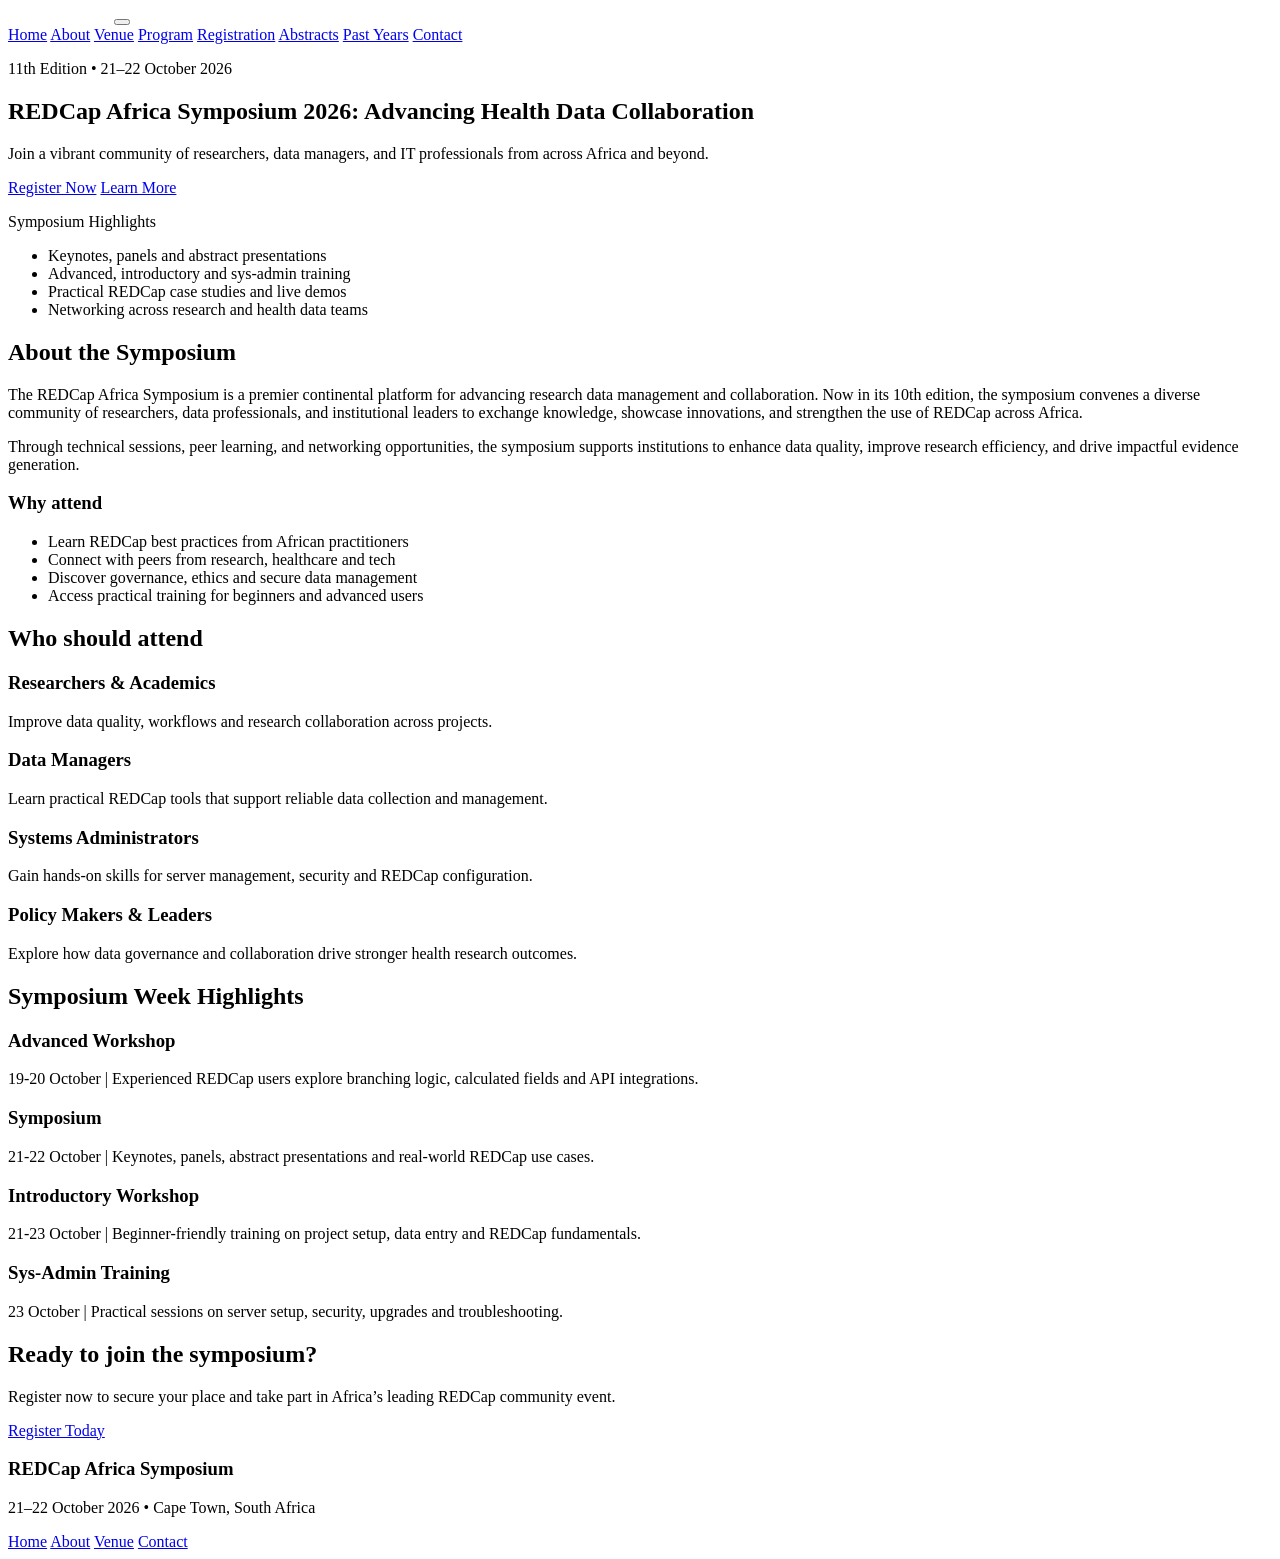
==== index.html @ 4fe49fcf "Add files via upload" ====
<!DOCTYPE html>
<html lang="en">
<head>
  <meta charset="UTF-8" />
  <meta name="viewport" content="width=device-width, initial-scale=1.0" />
  <title>REDCap Africa Symposium 2026</title>
  <link rel="stylesheet" href="style/styles.css" />
</head>
<body>
  <header class="site-header">
    <div class="container header-inner">
      <a class="brand" href="index.html" style="color: #fff;">REDCap Africa</a>
      <button class="menu-toggle" aria-expanded="false" aria-label="Open menu">
        <span></span><span></span><span></span>
      </button>
      <nav class="site-nav" id="site-nav">
        <a href="index.html">Home</a>
        <a href="about.html">About</a>
        <a href="venue.html">Venue</a>
        <a href="program.html">Program</a>
        <a href="registration.html">Registration</a>
        <a href="abstract.html">Abstracts</a>
        <a href="past-years.html">Past Years</a>
        <a href="contact.html">Contact</a>
      </nav>
    </div>
  </header>

  <main>
    <section class="hero" id="hero">
      <div class="container hero-content">
        <div>
          <p class="eyebrow">11th Edition • 21–22 October 2026</p>
          <h1>REDCap Africa Symposium 2026: Advancing Health Data Collaboration</h1>
          <p>Join a vibrant community of researchers, data managers, and IT professionals from across Africa and beyond.</p>
          <div class="hero-actions">
            <a class="button button-primary" href="registration.html">Register Now</a>
            <a class="button button-outline" href="about.html">Learn More</a>
          </div>
        </div>
        <div class="hero-card">
          <div class="hero-card-inner">
            <p class="hero-card-pretitle">Symposium Highlights</p>
            <ul>
              <li>Keynotes, panels and abstract presentations</li>
              <li>Advanced, introductory and sys-admin training</li>
              <li>Practical REDCap case studies and live demos</li>
              <li>Networking across research and health data teams</li>
            </ul>
          </div>
        </div>
      </div>
    </section>

    <section class="section section-alt">
      <div class="container section-grid">
        <div>
          <h2>About the Symposium</h2>
          <p>The REDCap Africa Symposium is a premier continental platform for advancing research data management and collaboration. Now in its 10th edition, the symposium convenes a diverse community of researchers, data professionals, and institutional leaders to exchange knowledge, showcase innovations, and strengthen the use of REDCap across Africa.</p>
          <p>Through technical sessions, peer learning, and networking opportunities, the symposium supports institutions to enhance data quality, improve research efficiency, and drive impactful evidence generation.</p>
        </div>
        <div class="feature-list">
          <h3>Why attend</h3>
          <ul>
            <li>Learn REDCap best practices from African practitioners</li>
            <li>Connect with peers from research, healthcare and tech</li>
            <li>Discover governance, ethics and secure data management</li>
            <li>Access practical training for beginners and advanced users</li>
          </ul>
        </div>
      </div>
    </section>

    <section class="section">
      <div class="container">
        <h2>Who should attend</h2>
        <div class="cards-grid">
          <article class="card">
            <h3>Researchers & Academics</h3>
            <p>Improve data quality, workflows and research collaboration across projects.</p>
          </article>
          <article class="card">
            <h3>Data Managers</h3>
            <p>Learn practical REDCap tools that support reliable data collection and management.</p>
          </article>
          <article class="card">
            <h3>Systems Administrators</h3>
            <p>Gain hands-on skills for server management, security and REDCap configuration.</p>
          </article>
          <article class="card">
            <h3>Policy Makers & Leaders</h3>
            <p>Explore how data governance and collaboration drive stronger health research outcomes.</p>
          </article>
        </div>
      </div>
    </section>

    <section class="section section-alt">
      <div class="container">
        <h2>Symposium Week Highlights</h2>
        <div class="cards-grid">
          <article class="card">
            <h3>Advanced Workshop</h3>
            <p>19-20 October | Experienced REDCap users explore branching logic, calculated fields and API integrations.</p>
          </article>
          <article class="card">
            <h3>Symposium</h3>
            <p>21-22 October | Keynotes, panels, abstract presentations and real-world REDCap use cases.</p>
          </article>
          <article class="card">
            <h3>Introductory Workshop</h3>
            <p>21-23 October | Beginner-friendly training on project setup, data entry and REDCap fundamentals.</p>
          </article>
          <article class="card">
            <h3>Sys-Admin Training</h3>
            <p>23 October | Practical sessions on server setup, security, upgrades and troubleshooting.</p>
          </article>
        </div>
      </div>
    </section>

    <section class="section section-cta">
      <div class="container cta-card">
        <h2>Ready to join the symposium?</h2>
        <p>Register now to secure your place and take part in Africa’s leading REDCap community event.</p>
        <a class="button button-primary" href="registration.html">Register Today</a>
      </div>
    </section>
  </main>

  <footer class="site-footer">
    <div class="container footer-grid">
      <div>
        <h3>REDCap Africa Symposium</h3>
        <p>21–22 October 2026 • Cape Town, South Africa</p>
      </div>
      <div class="footer-links">
        <a href="index.html">Home</a>
        <a href="about.html">About</a>
        <a href="venue.html">Venue</a>
        <a href="contact.html">Contact</a>
      </div>
    </div>
  </footer>

  <script src="script.js"></script>
</body>
</html>
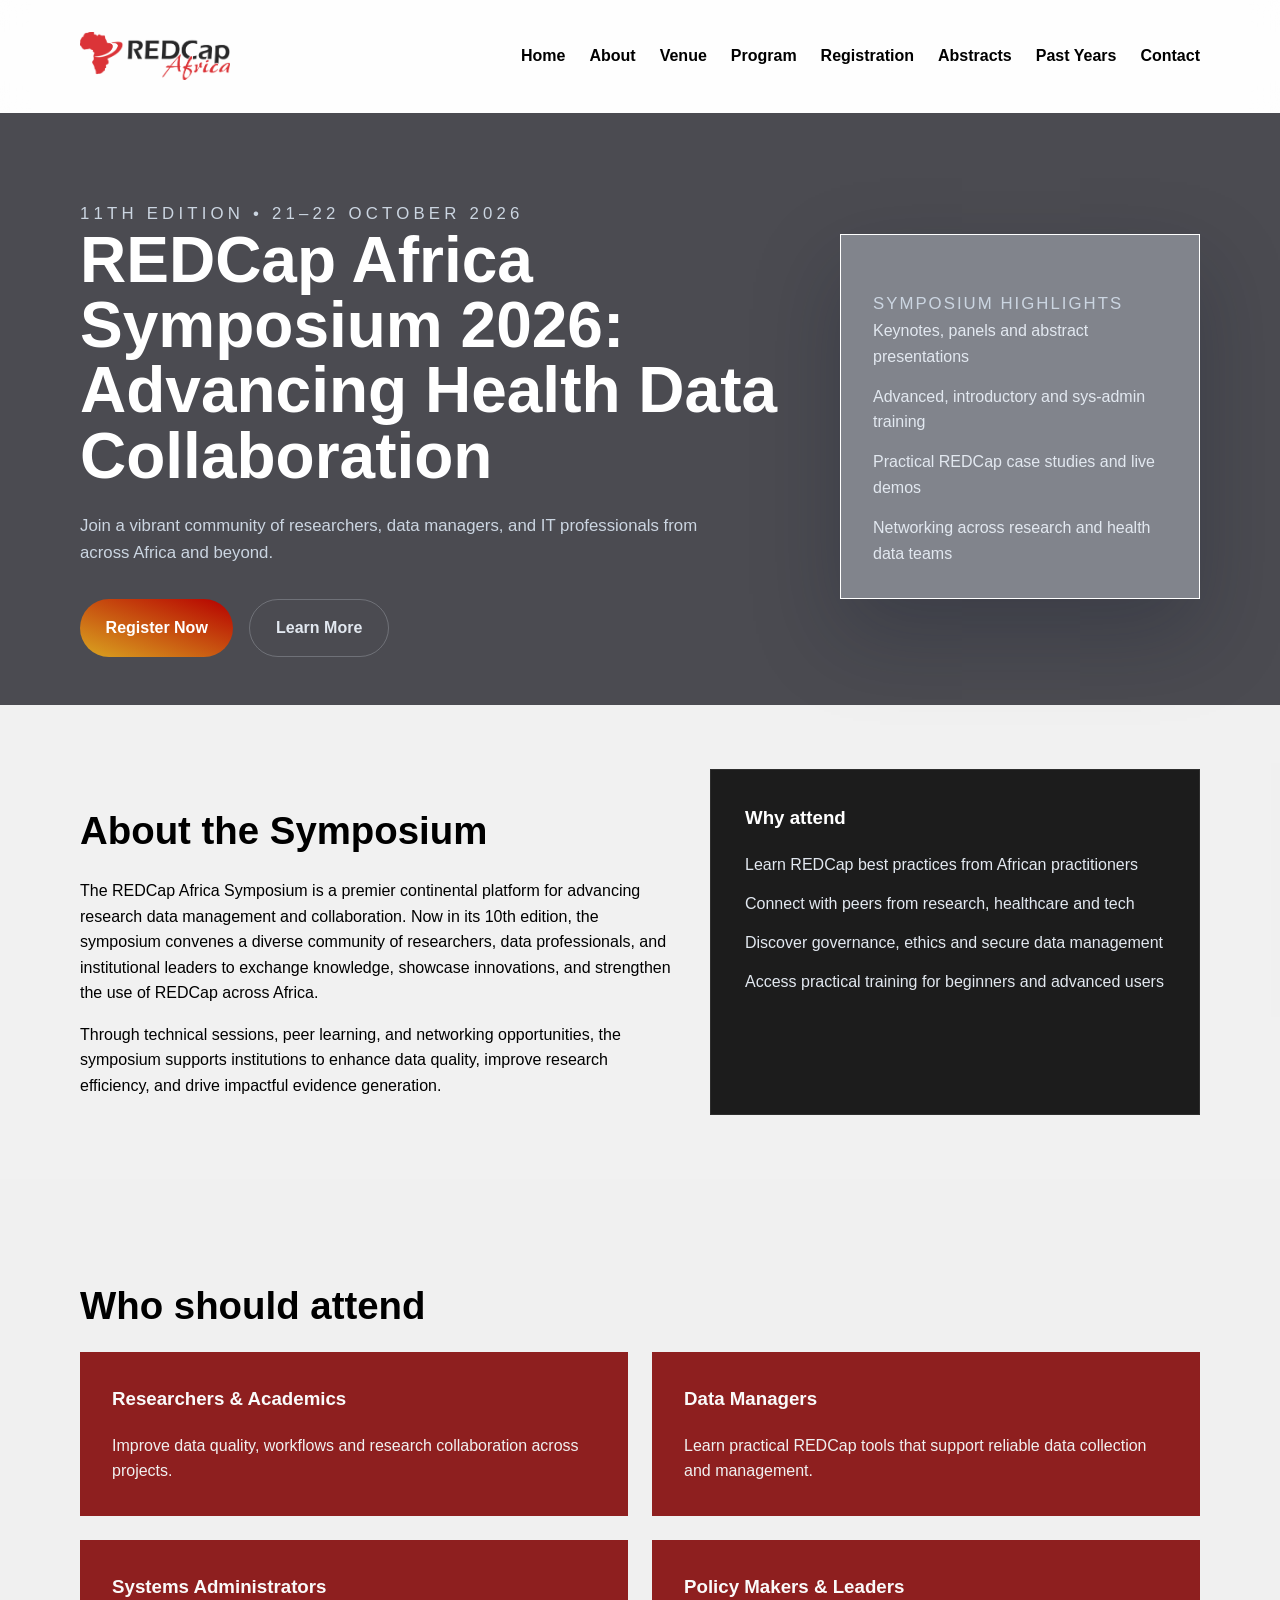
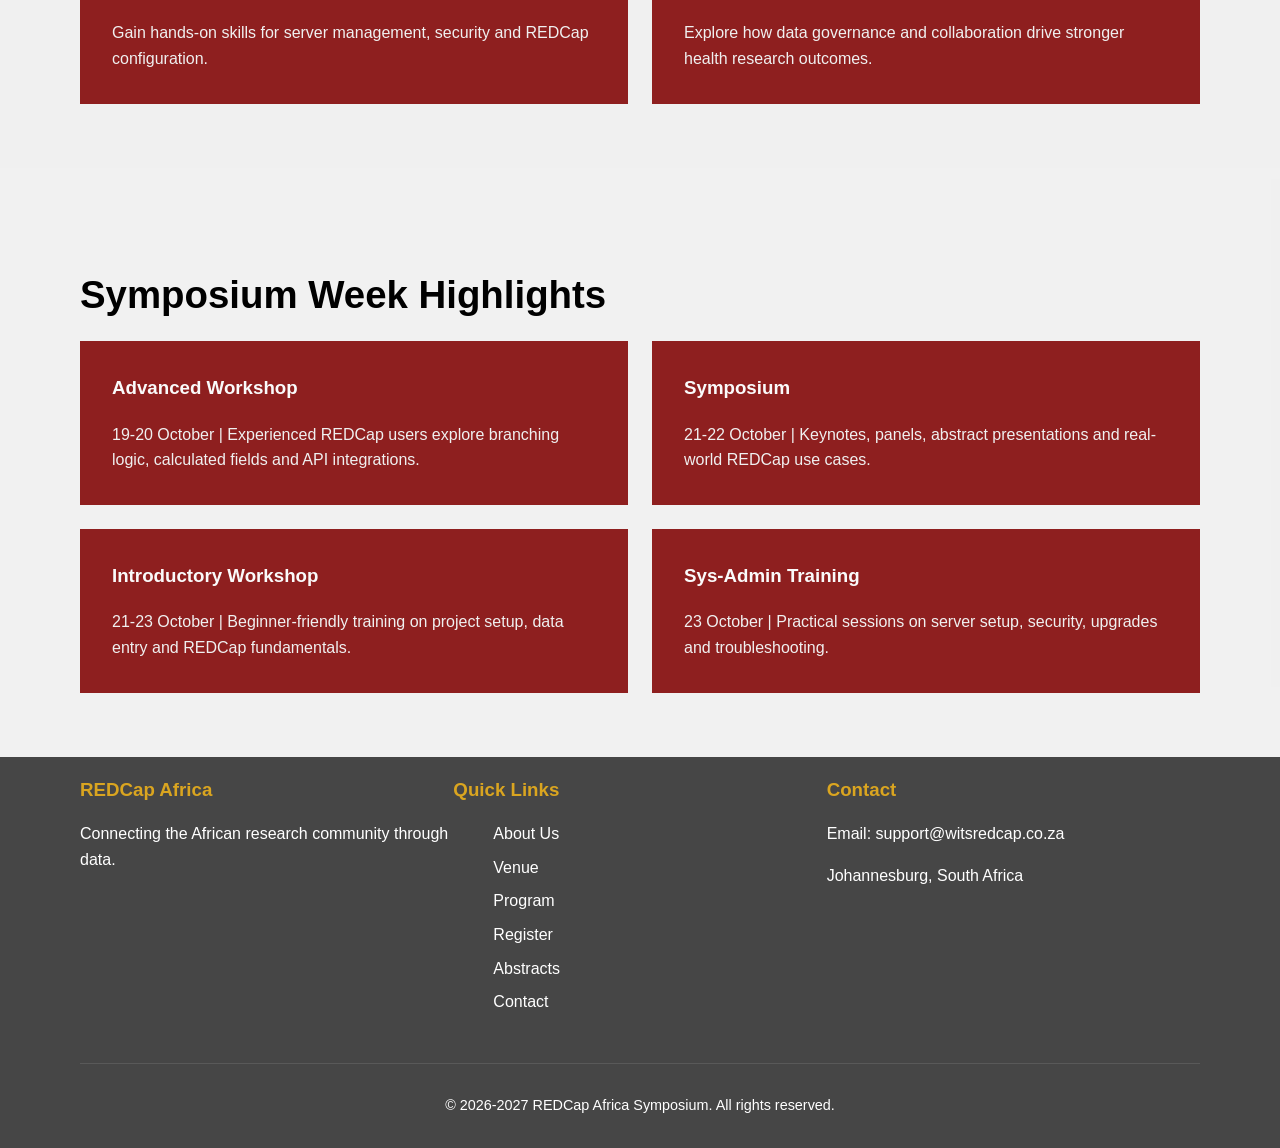
==== commit 72ae8dfb: "Add files via upload" ====
--- a/index.html
+++ b/index.html
@@ -3,13 +3,13 @@
 <head>
   <meta charset="UTF-8" />
   <meta name="viewport" content="width=device-width, initial-scale=1.0" />
-  <title>REDCap Africa Symposium 2026</title>
-  <link rel="stylesheet" href="style/styles.css" />
+  <title>REDCap Africa Symposium 2027</title>
+  <link rel="stylesheet" href="css/styles.css" />
 </head>
 <body>
   <header class="site-header">
     <div class="container header-inner">
-      <a class="brand" href="index.html" style="color: #fff;">REDCap Africa</a>
+      <img src="Assets/REDCapAfricalogo.png" alt="REDCap Africa Logo" style="width: 150px; height: auto;" />
       <button class="menu-toggle" aria-expanded="false" aria-label="Open menu">
         <span></span><span></span><span></span>
       </button>
@@ -119,26 +119,42 @@
       </div>
     </section>
 
-    <section class="section section-cta">
+    <!--section class="section section-cta">
       <div class="container cta-card">
         <h2>Ready to join the symposium?</h2>
         <p>Register now to secure your place and take part in Africa’s leading REDCap community event.</p>
         <a class="button button-primary" href="registration.html">Register Today</a>
       </div>
-    </section>
+    </section-->
   </main>
 
   <footer class="site-footer">
-    <div class="container footer-grid">
-      <div>
-        <h3>REDCap Africa Symposium</h3>
-        <p>21–22 October 2026 • Cape Town, South Africa</p>
+    <div class="container">
+      <div class="footer-grid">
+        <div class="footer-col">
+          <h3>REDCap Africa</h3>
+          <p>Connecting the African research community through data.</p>
+        </div>
+        <div class="footer-col">
+          <h3>Quick Links</h3>
+          <ul class="footer-links">
+            <li><a href="about.html">About Us</a></li>
+            <li><a href="venue.html">Venue</a></li>
+            <li><a href="program.html">Program</a></li>
+            <li><a href="registration.html">Register</a></li>
+            <li><a href="abstract.html">Abstracts</a></li>
+            <li><a href="contact.html">Contact</a></li>
+          </ul>
+        </div>
+        <div class="footer-col">
+          <h3>Contact</h3>
+          <p>Email: <a href="mailto:support@witsredcap.co.za" target="_blank" class="footer-link-email">support@witsredcap.co.za</a>
+          </p>
+          <p>Johannesburg, South Africa</p>
+        </div>
       </div>
-      <div class="footer-links">
-        <a href="index.html">Home</a>
-        <a href="about.html">About</a>
-        <a href="venue.html">Venue</a>
-        <a href="contact.html">Contact</a>
+      <div class="footer-bottom">
+        <p>&copy; 2026-2027 REDCap Africa Symposium. All rights reserved.</p>
       </div>
     </div>
   </footer>
--- a/css/styles.css
+++ b/css/styles.css
@@ -0,0 +1,491 @@
+:root {
+ font-family: "Krona One", sans-serif;
+  color: #111;
+  background: #fafafa;
+  line-height: 1.6;
+}
+
+* {
+  box-sizing: border-box;
+}
+
+body {
+  margin: 0;
+  min-height: 100vh;
+  background: #f0f0f0;
+}
+
+img {
+  max-width: 100%;
+  display: block;
+}
+
+a {
+  color: inherit;
+  text-decoration: none;
+}
+
+button {
+  font: inherit;
+}
+
+.container {
+  width: min(1120px, calc(100% - 2rem));
+  margin: 0 auto;
+}
+
+.site-header {
+  position: sticky;
+  top: 0;
+  z-index: 20;
+  backdrop-filter: blur(14px);
+  background: rgba(255, 255, 255, 0.88);
+  border-bottom: 1px solid rgba(255, 255, 255, 0.06);
+}
+
+.header-inner {
+  display: flex;
+  align-items: center;
+  justify-content: space-between;
+  gap: 1rem;
+  padding: 2rem 0;
+}
+
+.brand{
+  font-weight: 800;
+  letter-spacing: -0.04em;
+  font-size: 1.15rem;
+}
+
+.menu-toggle {
+  display: none;
+  width: 2rem;
+  height: 2rem;
+  border: 0;
+  background: transparent;
+  flex-direction: column;
+  justify-content: space-between;
+  padding: 0;
+  cursor: pointer;
+}
+
+.menu-toggle span {
+  display: block;
+  width: 100%;
+  height: 3px;
+  border-radius: 999px;
+  background: #fff;
+}
+
+.site-nav {
+  display: flex;
+  align-items: center;
+  gap: 1.5rem;
+}
+
+.site-nav a {
+  color: #000000;
+  font-size: 1rem;
+  font-weight: 600;
+}
+
+.button {
+  display: inline-flex;
+  align-items: center;
+  justify-content: center;
+  padding: 0.95rem 1.6rem;
+  border-radius: 999px;
+  font-weight: 600;
+  transition: transform 0.2s ease, background-color 0.2s ease, color 0.2s ease;
+}
+
+.button:hover {
+  transform: translateY(-1px);
+}
+
+.button-primary {
+  background: linear-gradient(200deg, #b60000, #DAA520);
+  color: #fff;
+}
+
+.button-outline {
+  border: 1px solid rgba(226, 232, 240, 0.24);
+  color: #e2e8f0;
+}
+
+.hero {
+  padding: 4rem 0 3rem;
+  background-image: url('../Assets/hero.jpg');
+  background-size: cover;
+  background-position: center;
+  background-attachment: fixed;
+  position: relative;
+}
+
+.hero::before {
+  content: '';
+  position: absolute;
+  top: 0;
+  left: 0;
+  right: 0;
+  bottom: 0;
+  background: rgba(6, 7, 15, 0.7);
+  pointer-events: none;
+}
+
+.hero-content {
+  position: relative;
+  z-index: 1;
+}
+
+.hero-content {
+  display: grid;
+  grid-template-columns: minmax(0, 1fr) 360px;
+  gap: 2rem;
+  align-items: center;
+}
+
+.eyebrow {
+  text-transform: uppercase;
+  letter-spacing: 0.25em;
+  font-size: 0.75rem;
+  color: #7dd3fc;
+  margin-bottom: 1rem;
+}
+
+.hero h1 {
+  font-size: clamp(2.7rem, 5vw, 4.5rem);
+  margin: 0;
+  line-height: 1.02;
+  color: #fff;
+}
+
+.hero p {
+  max-width: 70ch;
+  margin: 1.5rem 0 0;
+  color: #cbd5e1;
+  font-size: 1.05rem;
+}
+
+.hero-actions {
+  display: flex;
+  flex-wrap: wrap;
+  gap: 1rem;
+  margin-top: 2rem;
+}
+
+.hero-card {
+  padding: 2rem;
+  background: rgba(139, 143, 151, 0.85);
+  border: 1px solid rgba(255, 255, 255);
+  box-shadow: 0 35px 80px rgba(15, 23, 42, 0.25);
+}
+
+.hero-card-pretitle {
+  margin: 0 0 1rem;
+  font-size: 0.9rem;
+  color: #38bdf8;
+  text-transform: uppercase;
+  letter-spacing: 0.12em;
+}
+
+.hero-card ul {
+  list-style: none;
+  padding: 0;
+  margin: 0;
+  display: grid;
+  gap: 0.9rem;
+}
+
+.hero-card li {
+  color: #e2e8f0;
+}
+
+.quick-links {
+  display: grid;
+  grid-template-columns: repeat(4, minmax(0, 1fr));
+  gap: 1rem;
+  margin: 1.5rem auto;
+}
+
+.quick-links a {
+  display: flex;
+  gap: 0.75rem;
+  align-items: center;
+  padding: 1rem 1.2rem;
+  background: rgba(255, 255, 255, 0.04);
+  border: 1px solid rgba(255, 255, 255, 0.08);
+  border-radius: 18px;
+  color: #fff;
+  transition: background-color 0.2s ease;
+}
+
+.quick-links a:hover {
+  background: rgba(14, 165, 233, 0.12);
+}
+
+.quick-links span {
+  font-size: 1.3rem;
+}
+
+.section {
+  padding: 4rem 0;
+}
+
+.section-alt {
+  background: rgba(255, 255, 255, 0.03);
+}
+
+.section-grid {
+  display: grid;
+  grid-template-columns: 1.1fr minmax(240px, 0.9fr);
+  gap: 2rem;
+}
+
+.section-grid h2,
+.section h2 {
+  font-size: 2.4rem;
+  margin-bottom: 1rem;
+  color: #000000;
+}
+
+.section-grid p,
+.section p {
+  color: #000000;
+  font-size: 1rem;
+}
+
+.feature-list {
+  padding: 2.1rem;
+  background: rgba(5, 5, 5, 0.9);
+  border: 1px solid rgba(255, 255, 255, 0.08);
+}
+
+.feature-list h3 {
+  margin-top: 0;
+  color: #fff;
+}
+
+.feature-list ul {
+  list-style: none;
+  padding: 0;
+  margin: 1rem 0 0;
+  display: grid;
+  gap: 0.85rem;
+}
+
+.feature-list li {
+  color: #e2e8f0;
+}
+
+.cards-grid {
+  display: grid;
+  grid-template-columns: repeat(2, minmax(0, 1fr));
+  gap: 1.5rem;
+}
+
+.card {
+  padding: 2rem;
+
+  background: rgba(128 0 0 / 87%);
+  
+}
+
+.card h3 {
+  margin-top: 0;
+  color: #fafafa;
+}
+
+.card p {
+  margin: 0.9rem 0 0;
+  color: #f0f0f0;
+}
+
+.stats-section {
+  padding: 4rem 0;
+}
+
+.stats-grid {
+  display: grid;
+  grid-template-columns: repeat(3, minmax(0, 1fr));
+  gap: 1rem;
+}
+
+.stat-card {
+  padding: 2rem;
+  border-radius: 24px;
+  background: rgba(15, 23, 42, 0.9);
+  border: 1px solid rgba(255, 255, 255, 0.08);
+  text-align: center;
+}
+
+.stat-card span {
+  display: block;
+  font-size: 2.6rem;
+  font-weight: 800;
+  color: #7dd3fc;
+}
+
+.stat-card p {
+  margin: 1rem 0 0;
+  color: #cbd5e1;
+}
+
+.video-grid {
+  display: grid;
+  grid-template-columns: 1.1fr 1fr;
+  gap: 2rem;
+  align-items: center;
+}
+
+.video-wrapper {
+  position: relative;
+  padding-top: 56.25%;
+  border-radius: 24px;
+  overflow: hidden;
+  box-shadow: 0 30px 80px rgba(0, 0, 0, 0.35);
+}
+
+.video-wrapper iframe {
+  position: absolute;
+  inset: 0;
+  width: 100%;
+  height: 100%;
+  border: 0;
+}
+
+.sponsor-header {
+  text-align: center;
+  margin-bottom: 2rem;
+}
+
+.sponsor-grid {
+  display: grid;
+  grid-template-columns: repeat(4, minmax(0, 1fr));
+  gap: 1rem;
+}
+
+.sponsor-grid span {
+  display: flex;
+  align-items: center;
+  justify-content: center;
+  min-height: 88px;
+  padding: 1rem;
+  color: #f8fafc;
+  background: rgba(255, 255, 255, 0.05);
+  border-radius: 18px;
+  border: 1px solid rgba(255, 255, 255, 0.08);
+  font-weight: 600;
+}
+
+.section-cta {
+  padding: 3rem 0 5rem;
+}
+
+.cta-card {
+  padding: 3rem;
+  border-radius: 8px;
+  text-align: center;
+  background: linear-gradient(180deg, rgba(14, 165, 233, 0.16), rgba(125, 85, 224, 0.12));
+  border: 1px solid rgba(255, 255, 255, 0.08);
+}
+
+.cta-card h2 {
+  margin-bottom: 1rem;
+  color: #fff;
+}
+
+.cta-card p {
+  margin-bottom: 1.8rem;
+  color: #dbeafe;
+}
+
+.site-footer {
+  background-color: #464646;
+  color: #fff;
+  padding: var(--spacing-xl) 0;
+  margin-top: auto;
+}
+
+.footer-grid {
+  display: grid;
+  grid-template-columns: repeat(auto-fit, minmax(250px, 1fr));
+  gap: var(--spacing-lg);
+}
+
+.footer-col h3 {
+  color: #DAA520;
+  margin-bottom: 1rem;
+}
+
+.footer-links {
+  list-style: none;
+}
+
+.footer-links li {
+  margin-bottom: 0.5rem;
+}
+
+.footer-links a {
+  color: #fff;
+}
+
+.footer-bottom {
+  margin-top: 2rem;
+  padding-bottom: 1rem;
+  padding-top: 1rem;
+  border-top: 1px solid rgba(255, 255, 255, 0.1);
+  text-align: center;
+  font-size: 0.9rem;
+  color: #fff;
+}
+
+@media (max-width: 900px) {
+  .hero-content,
+  .section-grid,
+  .cards-grid,
+  .stats-grid,
+  .video-grid,
+  .footer-grid {
+    grid-template-columns: 1fr;
+  }
+
+  .quick-links {
+    grid-template-columns: repeat(2, minmax(0, 1fr));
+  }
+}
+
+@media (max-width: 720px) {
+  .header-inner {
+    flex-wrap: wrap;
+  }
+
+  .menu-toggle {
+    display: flex;
+  }
+
+  .site-nav {
+    position: absolute;
+    inset: calc(100% + 1rem) 1rem auto auto;
+    flex-direction: column;
+    gap: 0.75rem;
+    width: calc(100% - 2rem);
+    background: rgba(6, 7, 15, 0.98);
+    border: 1px solid rgba(255, 255, 255, 0.08);
+    border-radius: 18px;
+    padding: 1rem;
+    display: none;
+  }
+
+  .site-nav.active {
+    display: flex;
+  }
+
+  .site-nav a.button-secondary {
+    padding: 0.9rem 1.2rem;
+  }
+
+  .hero {
+    padding-top: 3rem;
+  }
+}
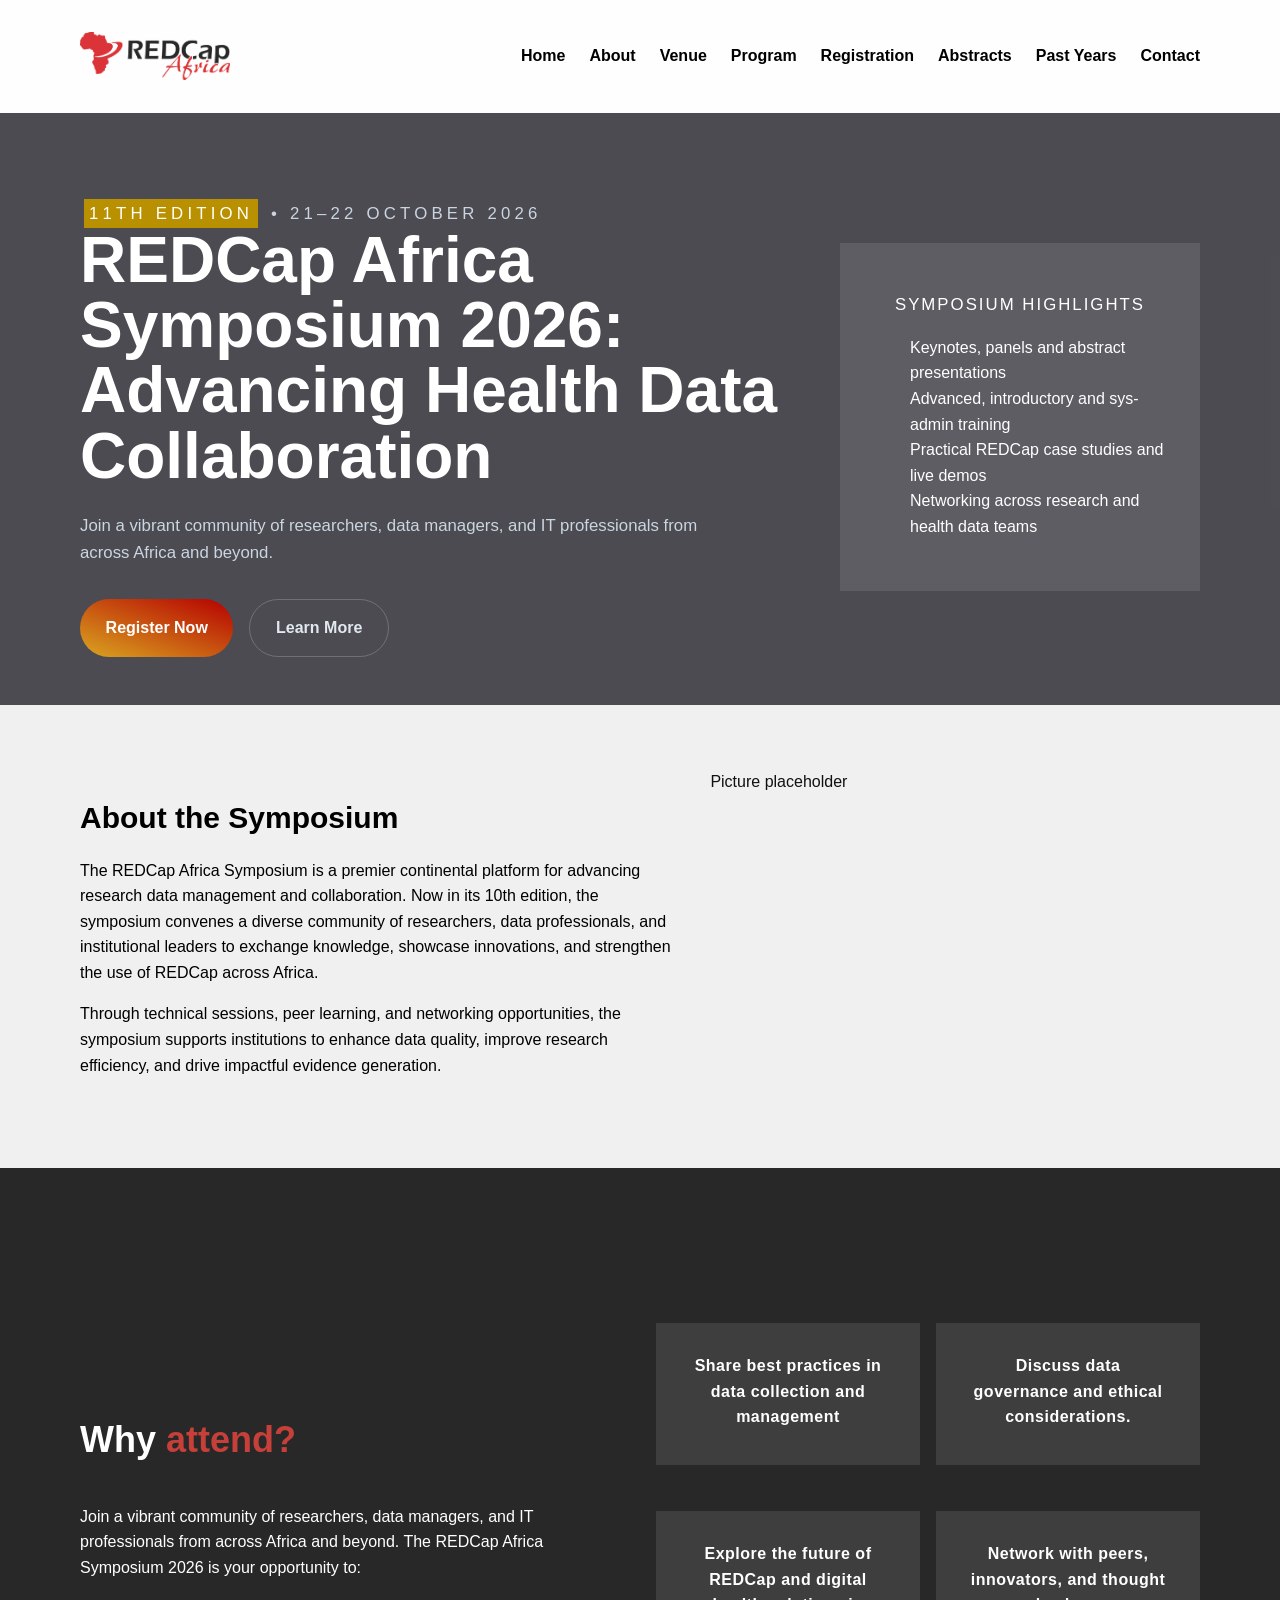
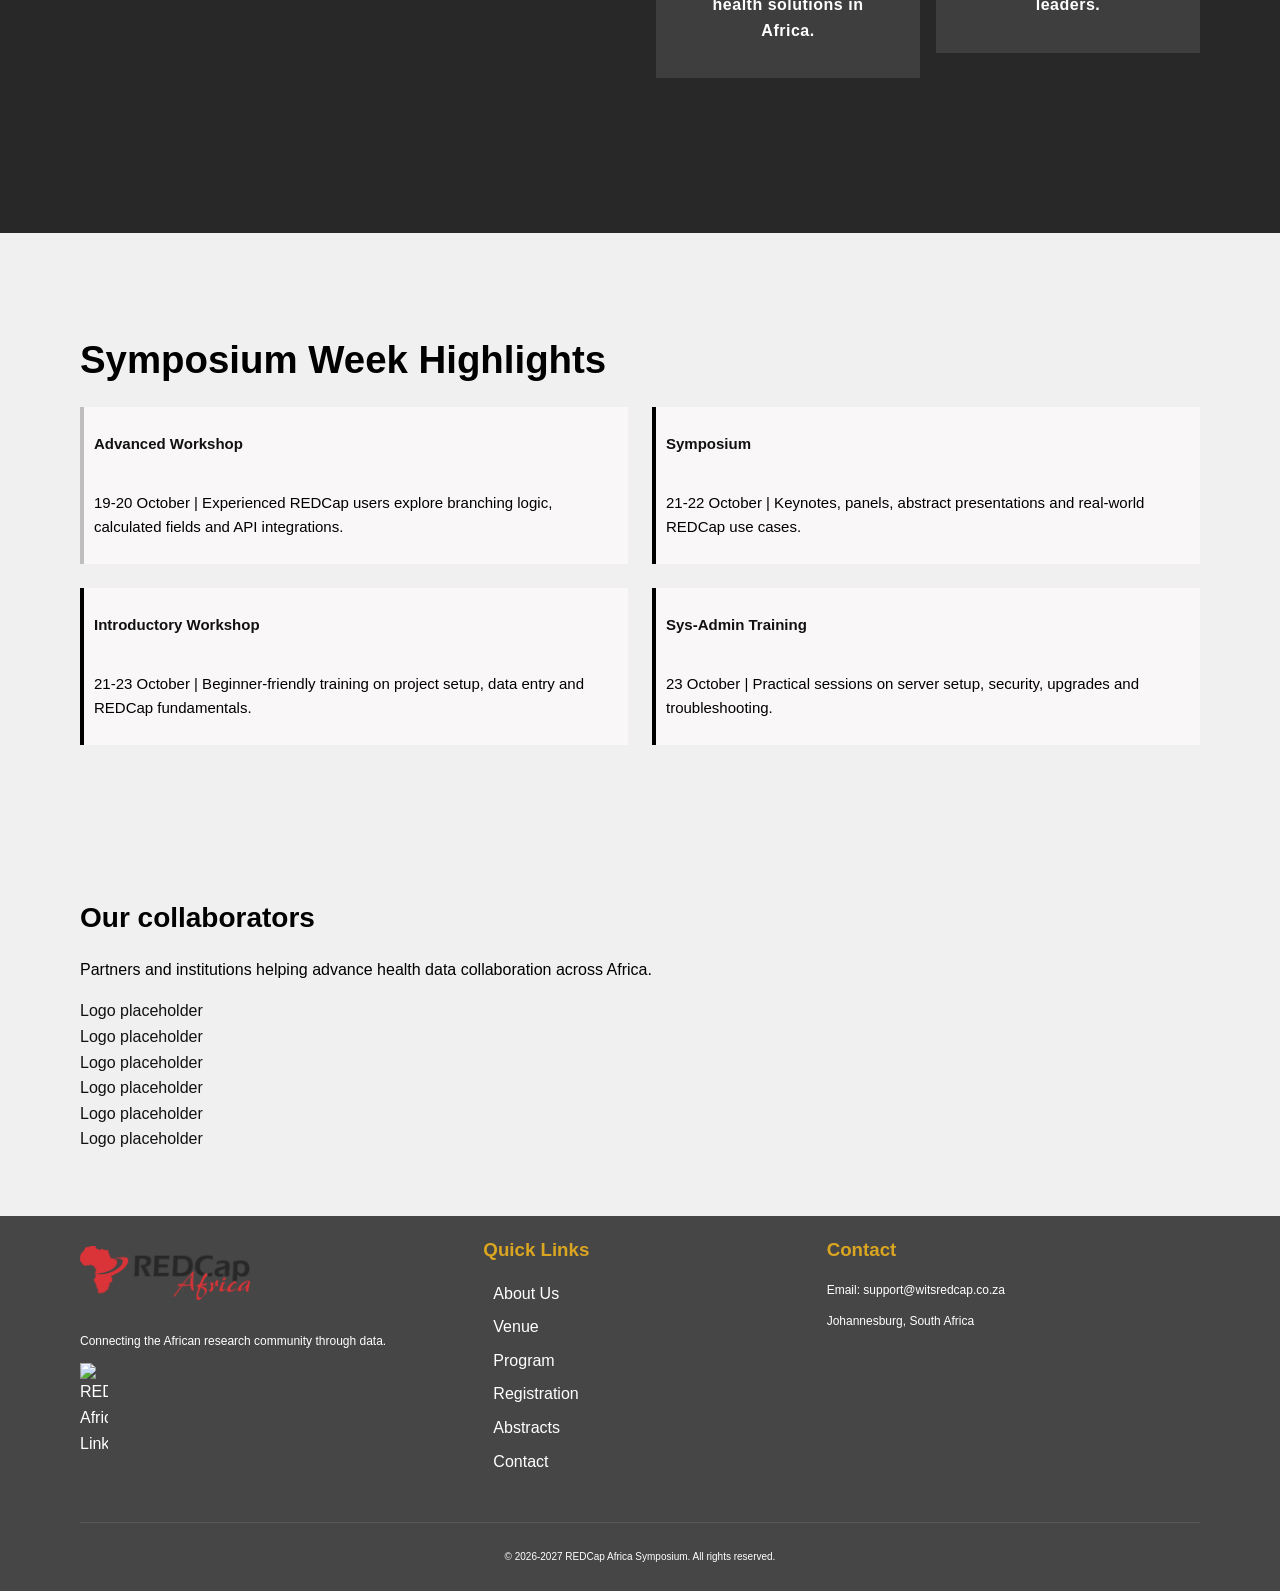
==== commit a858786b: "Add files via upload" ====
--- a/index.html
+++ b/index.html
@@ -24,13 +24,108 @@
         <a href="contact.html">Contact</a>
       </nav>
     </div>
+    <style>
+      .fun-facts {
+	margin-top: 10px;
+	background-image: url(Assets/hero.jpg);
+	background-position: center center;
+	background-repeat: no-repeat;
+	background-size: cover;
+	background-attachment: fixed;
+	padding: 140px 0px;
+	color: #fff;
+  position: relative;
+}
+
+.fun-facts::before {
+  content: "";
+  position: absolute;
+  inset: 0;
+  background: rgba(0, 0, 0, 0.832);
+  pointer-events: none;
+}
+
+.fun-facts > .container {
+  position: relative;
+  z-index: 1;
+}
+
+.fun-facts > .container > .row {
+  display: grid;
+  grid-template-columns: minmax(0, 1fr) minmax(0, 1fr);
+  gap: 2rem;
+  align-items: center;
+}
+
+.fun-facts .col-md-6 > .row {
+  display: grid;
+  grid-template-columns: repeat(2, minmax(0, 1fr));
+  gap: 1rem;
+}
+
+@media (max-width: 760px) {
+  .fun-facts > .container > .row {
+    grid-template-columns: 1fr;
+  }
+}
+
+.fun-facts span {
+	text-transform: uppercase;
+	font-size: 15px;
+	color: #fff;
+	letter-spacing: 1px;
+	margin-bottom: 10px;
+	display: block;
+}
+
+.fun-facts h2 {
+	font-size: 36px;
+	font-weight: 600;
+	margin-bottom: 35px;
+}
+
+.fun-facts em {
+	font-style: normal;
+	color: #c64039;
+}
+
+.fun-facts p {
+	color: #fff;
+	margin-bottom: 40px;
+}
+
+.fun-facts .left-content {
+	margin-right: 45px;
+}
+
+.count-area-content {
+	text-align: center;
+	background-color: rgba(250,250,250,0.1);
+	padding: 25px 30px 35px 30px;
+	margin: 15px 0px;
+}
+
+.count-digit {
+    margin: 5px 0px;
+    color: #a4c639;
+    font-weight: 700;
+    font-size: 36px;
+}
+.count-title {
+    font-size: 20px;
+    font-weight: 600;
+    color: #fff;
+    letter-spacing: 0.5px;
+}
+
+    </style>
   </header>
 
   <main>
     <section class="hero" id="hero">
       <div class="container hero-content">
         <div>
-          <p class="eyebrow">11th Edition • 21–22 October 2026</p>
+          <p class="eyebrow"><span style="padding: 5px; background: #b89000; color: #fff; margin: 4px;">11th Edition</span> • 21–22 October 2026</p>
           <h1>REDCap Africa Symposium 2026: Advancing Health Data Collaboration</h1>
           <p>Join a vibrant community of researchers, data managers, and IT professionals from across Africa and beyond.</p>
           <div class="hero-actions">
@@ -38,82 +133,95 @@
             <a class="button button-outline" href="about.html">Learn More</a>
           </div>
         </div>
-        <div class="hero-card">
+        <div class="count-area-content">
           <div class="hero-card-inner">
-            <p class="hero-card-pretitle">Symposium Highlights</p>
+            <p class="hero-card-pretitle" style="color: #fff; ">Symposium Highlights</p>
             <ul>
-              <li>Keynotes, panels and abstract presentations</li>
-              <li>Advanced, introductory and sys-admin training</li>
-              <li>Practical REDCap case studies and live demos</li>
-              <li>Networking across research and health data teams</li>
+              <li style="color: #fff; list-style: none; text-align: left;">Keynotes, panels and abstract presentations</li>
+              <li style="color: #fff; list-style: none; text-align: left;">Advanced, introductory and sys-admin training</li>
+              <li style="color: #fff; list-style: none; text-align: left;">Practical REDCap case studies and live demos</li>
+              <li style="color: #fff; list-style: none; text-align: left;">Networking across research and health data teams</li>
             </ul>
           </div>
         </div>
       </div>
     </section>
 
-    <section class="section section-alt">
+    <section class="section">
       <div class="container section-grid">
         <div>
-          <h2>About the Symposium</h2>
+          <h2 style="font-size: 30px;">About the Symposium</h2>
           <p>The REDCap Africa Symposium is a premier continental platform for advancing research data management and collaboration. Now in its 10th edition, the symposium convenes a diverse community of researchers, data professionals, and institutional leaders to exchange knowledge, showcase innovations, and strengthen the use of REDCap across Africa.</p>
           <p>Through technical sessions, peer learning, and networking opportunities, the symposium supports institutions to enhance data quality, improve research efficiency, and drive impactful evidence generation.</p>
         </div>
-        <div class="feature-list">
-          <h3>Why attend</h3>
-          <ul>
-            <li>Learn REDCap best practices from African practitioners</li>
-            <li>Connect with peers from research, healthcare and tech</li>
-            <li>Discover governance, ethics and secure data management</li>
-            <li>Access practical training for beginners and advanced users</li>
-          </ul>
-        </div>
-      </div>
-    </section>
+        <div class="picture-placeholder" role="img" aria-label="Picture placeholder">
+          <span>Picture placeholder</span>
+        </div>
+      </div>
+    </section>
+
+    <div class="fun-facts">
+      <div class="container">
+        <div class="row">
+          <div class="col-md-6">
+            <div class="left-content">
+          
+              <h2>Why <em>attend?</em></h2>
+              <p>Join a vibrant community of researchers, data managers, and IT professionals from across Africa and beyond. The REDCap Africa Symposium 2026 is your opportunity to:
+              </p>
+            </div>
+          </div>
+          <div class="col-md-6 align-self-center">
+            <div class="row">
+              <div class="col-md-6">
+                <div class="count-area-content">
+                  <div class="count-digit"></div>
+                  <div class="count-title" style="font-size: 16px;">Share best practices in data collection and management</div>
+                </div>
+              </div>
+              <div class="col-md-6">
+                <div class="count-area-content">
+                  <div class="count-digit"></div>
+                  <div class="count-title" style="font-size: 16px;">Discuss data governance and ethical considerations.</div>
+                </div>
+              </div>
+              <div class="col-md-6">
+                <div class="count-area-content">
+                  <div class="count-digit"></div>
+                  <div class="count-title" style="font-size: 16px;">Explore the future of REDCap and digital health solutions in Africa.</div>
+                </div>
+              </div>
+              <div class="col-md-6">
+                <div class="count-area-content">
+                  <div class="count-digit"></div>
+                  <div class="count-title" style="font-size: 16px;">Network with peers, innovators, and thought leaders.</div>
+                </div>
+              </div>
+            </div>
+          </div>
+        </div>
+      </div>
+    </div>
 
     <section class="section">
-      <div class="container">
-        <h2>Who should attend</h2>
-        <div class="cards-grid">
-          <article class="card">
-            <h3>Researchers & Academics</h3>
-            <p>Improve data quality, workflows and research collaboration across projects.</p>
-          </article>
-          <article class="card">
-            <h3>Data Managers</h3>
-            <p>Learn practical REDCap tools that support reliable data collection and management.</p>
-          </article>
-          <article class="card">
-            <h3>Systems Administrators</h3>
-            <p>Gain hands-on skills for server management, security and REDCap configuration.</p>
-          </article>
-          <article class="card">
-            <h3>Policy Makers & Leaders</h3>
-            <p>Explore how data governance and collaboration drive stronger health research outcomes.</p>
-          </article>
-        </div>
-      </div>
-    </section>
-
-    <section class="section section-alt">
       <div class="container">
         <h2>Symposium Week Highlights</h2>
         <div class="cards-grid">
-          <article class="card">
-            <h3>Advanced Workshop</h3>
-            <p>19-20 October | Experienced REDCap users explore branching logic, calculated fields and API integrations.</p>
-          </article>
-          <article class="card">
-            <h3>Symposium</h3>
-            <p>21-22 October | Keynotes, panels, abstract presentations and real-world REDCap use cases.</p>
-          </article>
-          <article class="card">
-            <h3>Introductory Workshop</h3>
-            <p>21-23 October | Beginner-friendly training on project setup, data entry and REDCap fundamentals.</p>
-          </article>
-          <article class="card">
-            <h3>Sys-Admin Training</h3>
-            <p>23 October | Practical sessions on server setup, security, upgrades and troubleshooting.</p>
+          <article  style="background-color: #f9f7f7; border-left: 4px solid #bfbebe;">
+            <h3 style="font-size: 15px; padding: 10px;">Advanced Workshop</h3>
+            <p style="font-size: 15px; padding: 10px;"  >19-20 October | Experienced REDCap users explore branching logic, calculated fields and API integrations.</p>
+          </article>
+          <article style="background-color: #f9f7f7; border-left: 4px solid #000000;">
+            <h3 style="font-size: 15px; padding: 10px;">Symposium</h3>
+            <p style="font-size: 15px; padding: 10px;">21-22 October | Keynotes, panels, abstract presentations and real-world REDCap use cases.</p>
+          </article>
+          <article style="background-color: #f9f7f7; border-left: 4px solid #000000;">
+            <h3 style="font-size: 15px; padding: 10px;">Introductory Workshop</h3>
+            <p style="font-size: 15px; padding: 10px;">21-23 October | Beginner-friendly training on project setup, data entry and REDCap fundamentals.</p>
+          </article>
+          <article style="background-color: #f9f7f7; border-left: 4px solid #000000;">
+            <h3 style="font-size: 15px; padding: 10px;">Sys-Admin Training</h3>
+            <p style="font-size: 15px; padding: 10px;">23 October | Practical sessions on server setup, security, upgrades and troubleshooting.</p>
           </article>
         </div>
       </div>
@@ -126,35 +234,55 @@
         <a class="button button-primary" href="registration.html">Register Today</a>
       </div>
     </section-->
+
+    <section class="section collaborators-section">
+      <div class="container collaborators-layout">
+        <div class="collaborators-intro">
+          <h2 style="font-size: 28px;">Our collaborators</h2>
+          <p>Partners and institutions helping advance health data collaboration across Africa.</p>
+        </div>
+        <div class="collaborators-placeholder-grid" aria-label="Collaborator logo placeholders">
+          <div class="collaborator-placeholder">Logo placeholder</div>
+          <div class="collaborator-placeholder">Logo placeholder</div>
+          <div class="collaborator-placeholder">Logo placeholder</div>
+          <div class="collaborator-placeholder">Logo placeholder</div>
+          <div class="collaborator-placeholder">Logo placeholder</div>
+          <div class="collaborator-placeholder">Logo placeholder</div>
+        </div>
+      </div>
+    </section>
   </main>
 
   <footer class="site-footer">
     <div class="container">
       <div class="footer-grid">
         <div class="footer-col">
-          <h3>REDCap Africa</h3>
-          <p>Connecting the African research community through data.</p>
+          <img src="Assets/REDCapAfricalogo.png" alt="REDCap Africa Logo" style="width: 170px; height: auto; padding-top: 30px;" />
+          <p style="padding-top: 20px; font-size: 12px;">Connecting the African research community through data.</p>
+          <a href="https://www.linkedin.com/company/redcap-africa/" target="_blank" rel="noopener noreferrer">
+            <img src="Assets/icons8-linkedin-48.png" alt="REDCap Africa LinkedIn" style="width: 28px; height: auto" />
+          </a>
         </div>
         <div class="footer-col">
-          <h3>Quick Links</h3>
+          <h3 style="padding-left: 30px;">Quick Links</h3>
           <ul class="footer-links">
             <li><a href="about.html">About Us</a></li>
             <li><a href="venue.html">Venue</a></li>
             <li><a href="program.html">Program</a></li>
-            <li><a href="registration.html">Register</a></li>
+            <li><a href="registration.html">Registration</a></li>
             <li><a href="abstract.html">Abstracts</a></li>
             <li><a href="contact.html">Contact</a></li>
           </ul>
         </div>
         <div class="footer-col">
           <h3>Contact</h3>
-          <p>Email: <a href="mailto:support@witsredcap.co.za" target="_blank" class="footer-link-email">support@witsredcap.co.za</a>
+          <p style="font-size: 12px;">Email: <a href="mailto:support@witsredcap.co.za" target="_blank" class="footer-link-email">support@witsredcap.co.za</a>
           </p>
-          <p>Johannesburg, South Africa</p>
+          <p style="font-size: 12px;">Johannesburg, South Africa</p>
         </div>
       </div>
       <div class="footer-bottom">
-        <p>&copy; 2026-2027 REDCap Africa Symposium. All rights reserved.</p>
+        <p style="font-size: 10px;">&copy; 2026-2027 REDCap Africa Symposium. All rights reserved.</p>
       </div>
     </div>
   </footer>
--- a/css/styles.css
+++ b/css/styles.css
@@ -1,7 +1,7 @@
 :root {
  font-family: "Krona One", sans-serif;
   color: #111;
-  background: #fafafa;
+  background: #ffffff;
   line-height: 1.6;
 }
 
@@ -32,6 +32,10 @@
 .container {
   width: min(1120px, calc(100% - 2rem));
   margin: 0 auto;
+}
+
+.container-wide {
+  width: min(1400px, calc(100% - 2rem));
 }
 
 .site-header {
@@ -236,6 +240,10 @@
   background: rgba(255, 255, 255, 0.03);
 }
 
+.section-committee {
+  background: #d3cece;
+}
+
 .section-grid {
   display: grid;
   grid-template-columns: 1.1fr minmax(240px, 0.9fr);
@@ -252,13 +260,61 @@
 .section-grid p,
 .section p {
   color: #000000;
-  font-size: 1rem;
+  font-size: 1.0rem;
+}
+
+.page-intro {
+  text-align: center;
+  max-width: 70ch;
+  margin: 0 auto 1rem;
+}
+
+.page-intro p {
+  text-align: justify;
+}
+
+.section-hero-intro {
+  position: relative;
+  padding: 6rem 0;
+  background-image: url('../Assets/bread-bg.jpg');
+  background-size: cover;
+  background-position: center;
+  background-attachment: fixed;
+}
+
+.section-hero-intro::before {
+  content: '';
+  position: absolute;
+  inset: 0;
+  background: rgba(6, 7, 15, 0.65);
+  pointer-events: none;
+}
+
+.section-hero-intro .container {
+  position: relative;
+  z-index: 1;
+}
+
+.section-hero-intro .page-intro h2,
+.section-hero-intro .page-intro p {
+  color: #ffffff;
+}
+
+.about-intro {
+  text-align: center;
+  max-width: 1000ch;
+  margin: 0 auto 1rem;
+  
+}
+
+.about-intro p {
+  text-align: justify;
 }
 
 .feature-list {
   padding: 2.1rem;
   background: rgba(5, 5, 5, 0.9);
-  border: 1px solid rgba(255, 255, 255, 0.08);
+ border: 1px solid rgba(255, 255, 255, 0.08);
 }
 
 .feature-list h3 {
@@ -278,17 +334,107 @@
   color: #e2e8f0;
 }
 
+
+
+/*for about page ONLY*/
+.page-about .feature-list {
+  padding: 1.5rem;
+  background: rgba(0, 0, 0, 0.9);
+  background-image:
+  url('../Assets/REDCapAfricalogo.png');
+  /*border: 15px solid rgba(255, 255, 255, 0.08);*/
+  /*comment out the 3 lines below to bring back old design*/
+  background-size: contain;   
+  background-repeat: no-repeat; 
+  background-position: center;  
+  max-width: 900px;      
+  margin: 2rem auto 0;   
+  text-align: justify; 
+
+}
+
+
+.page-about .feature-list h3 {
+  margin-top: 0;
+  color: #ffffff;
+  font-size: 1.8rem;
+  text-align: center;
+}
+
+.page-about .feature-list ul {
+  /*list-style: disc;*/
+  list-style: none;
+  padding: 1.5rem;
+  margin: 1rem 0 0;
+  display: grid;
+  gap: 0.8rem;
+}
+
+.page-about .feature-list li {
+  color: #ffffff;
+  display: flex;
+  align-items: center;
+  gap: 0.9rem;
+}
+
+.page-about .feature-list .mission-icon {
+  width: 32px;
+  height: 32px;
+  object-fit: contain;
+  flex-shrink: 0;
+  /* icons are black PNGs; invert so they read white against the dark card */
+  filter: invert(1) brightness(2);
+}
+/*for about page ONLY*/
+
 .cards-grid {
   display: grid;
   grid-template-columns: repeat(2, minmax(0, 1fr));
   gap: 1.5rem;
 }
 
+/* Stack the year cards one above the other, each on its own line */
+.page-past-years .cards-grid {
+  grid-template-columns: 1fr;
+  gap: 2rem;
+  margin-top: 2rem;
+}
+
 .card {
-  padding: 2rem;
-
-  background: rgba(128 0 0 / 87%);
-  
+  position: relative;
+  isolation: isolate;
+  padding: 2.5rem;
+  border-radius: 16px;
+  overflow: hidden;
+  background-color: #b60000;
+  background-size: cover;
+  background-position: center;
+}
+
+.page-past-years .card {
+  padding: 5rem 4.5rem;
+  min-height: 420px;
+  display: flex;
+  flex-direction: column;
+  justify-content: center;
+}
+
+/* Dark red gradient overlay so the background photo shows through
+   while keeping the heading and body text readable */
+.card::before {
+  content: '';
+  position: absolute;
+  inset: 0;
+  z-index: -1;
+  background: linear-gradient(160deg, rgba(128, 0, 0, 0.60), rgba(10, 0, 0, 0.60));
+}
+
+.card-2025 {
+  background-image: url('../Assets/2025.jpg');
+}
+
+.card-2024 {
+  background-image: url('../Assets/2024.jpg');
 }
 
 .card h3 {
@@ -296,39 +442,125 @@
   color: #fafafa;
 }
 
+.page-past-years .card h3 {
+  font-size: 2rem;
+  text-align: center;
+}
+
 .card p {
   margin: 0.9rem 0 0;
   color: #f0f0f0;
+  font-size: 1.2rem;
+}
+
+.page-past-years .card p {
+  text-align: justify;
 }
 
 .stats-section {
   padding: 4rem 0;
 }
 
+/* White backdrop for the stats section */
+.section-stats {
+  background: #ffffff;
+}
+
+.section-stats h2.stats-heading {
+  text-align: center;
+  color: #000000;
+  margin-bottom: 2.5rem;
+  /*text-shadow: 0 0 3px rgba(255, 20, 60, 0.55);*/
+}
+
 .stats-grid {
   display: grid;
-  grid-template-columns: repeat(3, minmax(0, 1fr));
+  grid-template-columns: repeat(4, minmax(0, 1fr));
   gap: 1rem;
 }
 
+/* Red neon-glass effect, tuned for a white backdrop:
+   a light glass fill + red border/glow (rather than the heavier translucent
+   red fill that was designed to pop against black), with dark text so it
+   stays readable on white instead of washing out. */
 .stat-card {
+  position: relative;
+  overflow: hidden;
+  display: flex;
+  flex-direction: column;
+  align-items: center;
   padding: 2rem;
-  border-radius: 24px;
-  background: rgba(15, 23, 42, 0.9);
-  border: 1px solid rgba(255, 255, 255, 0.08);
-  text-align: center;
+  border-radius: 10px;
+  min-height: 220px;
+  background: rgba(255, 255, 255, 0.55);
+  backdrop-filter: blur(14px);
+  -webkit-backdrop-filter: blur(14px);
+  border: 1px solid rgba(182, 0, 0, 0.35);
+  box-shadow:
+    0 0 14px rgba(182, 0, 0, 0.25),
+    0 0 30px rgba(182, 0, 0, 0.12),
+    0 6px 20px rgba(0, 0, 0, 0.08);
+  text-align: center;
+  transition: transform 0.25s ease, box-shadow 0.25s ease;
+}
+
+/* Icon watermark, sat behind the number and label */
+.stat-card::before {
+  content: '';
+  position: absolute;
+  inset: 0;
+  background-repeat: no-repeat;
+  background-position: center;
+  background-size: 100px 100px;
+  opacity: 0.30;
+  pointer-events: none;
+  z-index: 0;
+}
+
+.stat-card-symposia::before {
+  background-image: url('../Assets/event-icon.png');
+}
+
+.stat-card-attendees::before {
+  background-image: url('../Assets/group-icon.png');
+}
+
+.stat-card-countries::before {
+  background-image: url('../Assets/globe-line-icon.png');
+}
+
+.stat-card-institutions::before {
+  background-image: url('../Assets/library-icon.png');
+}
+
+.stat-card:hover {
+  transform: translateY(-4px);
+  box-shadow:
+    0 0 20px rgba(182, 0, 0, 0.4),
+    0 0 40px rgba(182, 0, 0, 0.2),
+    0 10px 26px rgba(0, 0, 0, 0.12);
 }
 
 .stat-card span {
-  display: block;
+  position: relative;
+  z-index: 1;
+  flex: 1;
+  display: flex;
+  align-items: center;
+  justify-content: center;
   font-size: 2.6rem;
   font-weight: 800;
-  color: #7dd3fc;
+  color: #b60000;
+  text-shadow: 0 0 10px rgba(182, 0, 0, 0.3);
 }
 
 .stat-card p {
-  margin: 1rem 0 0;
-  color: #cbd5e1;
+  position: relative;
+  z-index: 1;
+  margin: 1.9rem 0 0;
+  margin-top: auto;
+  color: #000000;
+  font-weight: 600;
 }
 
 .video-grid {
@@ -488,4 +720,323 @@
   .hero {
     padding-top: 3rem;
   }
-}
+
+  .page-past-years .card {
+    padding: 2.5rem 1.75rem;
+    min-height: unset;
+  }
+}
+.committee-heading-block {
+  text-align: center;
+}
+
+.committee-members-heading {
+  font-size: 2rem; 
+}
+
+
+
+/*center committee header
+.committee-header {
+  text-align: center;
+}*/
+
+/*center committee intro
+.committee-intro {
+  text-align: center;
+  max-width: 80ch;
+  margin-left: auto;
+  margin-right: auto;
+}
+*/
+
+
+/* Committee Styles */
+/* Committee Styles - Pyramid Hierarchy */
+.committee-pyramid {
+  display: flex;
+  flex-direction: column;
+  align-items: center;
+  gap: 3rem;
+  margin-top: 2rem;
+}
+
+.committee-tier {
+  display: flex;
+  justify-content: center;
+  flex-wrap: wrap;
+  gap: 2rem;
+  width: 100%;
+}
+
+/* Tier 1: Chair - one card, largest, on its own at the top */
+.tier-chair .committee-card {
+  width: 260px;
+}
+
+/* Tier 2: Co-Chairs - three cards, slightly smaller */
+.tier-cochairs .committee-card {
+  width: 260px;
+}
+
+/* Tier 3: Key Members - widest row, smallest cards */
+.tier-members .committee-card {
+  width: 260px;
+}
+
+/* Co-chairs and key-member rows share the same 4-column grid so they line up.
+   Each co-chair card is placed spanning two grid columns and centered within
+   that span, so it sits in the gap between two cards in the row below. */
+.tier-cochairs,
+.tier-members {
+  display: grid;
+  grid-template-columns: repeat(4, 260px);
+  justify-content: center;
+  gap: 2rem;
+}
+
+.tier-cochairs .committee-card:nth-child(1) {
+  grid-column: 1 / 3;
+  justify-self: center;
+}
+
+.tier-cochairs .committee-card:nth-child(2) {
+  grid-column: 3 / 5;
+  justify-self: center;
+}
+
+.committee-card {
+  /* Background image for committee cards only, with a red tint overlay*/
+  /*change to non copy right picture*/
+  position: relative;
+  background-image:
+    linear-gradient(rgb(255, 0, 0, 0.50), rgb(255, 0, 0, 0.50)),
+    url('../Assets/JHBv1.png');
+  background-size: cover;
+  background-position: center;
+  border-radius: 20px;
+  border: 3px solid #0c0000 !important;
+  /*box-shadow: 0 15px 30px rgba(247, 0, 0, 0.721) !important;*/
+  /*box-shadow: 0 4px 12px rgba(0, 0, 0, 0.08);*/
+  padding: 1rem 0.5rem;
+  display: flex;
+  flex-direction: column;
+  align-items: center;
+  gap: 0.5rem;
+  transition: transform 0.2s ease, box-shadow 0.2s ease;
+ /* animation:fadeUp .7s ease;*/
+}
+
+
+.committee-card:hover {
+  transform: translateY(-4px);
+  box-shadow: 0 8px 24px rgba(0, 0, 0, 0.12);
+}
+
+/* Profile Picture */
+.committee-profile-pic {
+  width: 180px;
+  height: 180px;
+  border-radius: 10px;
+  overflow: hidden;
+  background: #f0f0f0;
+  border: 3px solid var(--primary-red);
+  display: flex;
+  align-items: center;
+  justify-content: center;
+  flex-shrink: 0;
+}
+
+.committee-profile-pic img {
+  width: 100%;
+  height: 100%;
+  object-fit: cover;
+}
+
+/* Committee Info */
+.committee-info {
+  flex: 1;
+  text-align: center;
+  width: 100%;
+  display: flex;
+  flex-direction: column;
+}
+
+.committee-info h4 {
+  margin: 0.5rem 0 0.25rem 0;
+  font-size: 1.2rem;
+  color: #000000;
+  font-weight: 700;
+}
+
+.committee-role {
+  margin: 0 0 0.5rem 0;
+  font-weight: 600;
+  color: var(--primary-red);
+  font-size: 0.9rem;
+}
+
+/* Organization wrapper - flex container for logo and text */
+.committee-org-wrapper {
+  display: flex;
+  align-items: center;
+  justify-content: center;
+  gap: 0.75rem;
+  margin-top: auto;
+  padding-top: 0.5rem;
+}
+
+.committee-org {
+  margin: 0;
+  color: #ffffff;
+  font-size: 1.8rem;
+   font-weight: 600;
+}
+
+/* Organization Logo - pinned to the bottom-right corner of the card  */
+.committee-logo {
+  width: 90px;
+  height: 90px;
+  border-radius: 50%;
+  background: #ffffff;
+  border: 1px solid #bcb9b9;
+  display: flex;
+  align-items: center;
+  justify-content: center;
+  overflow: hidden;
+  flex-shrink: 0;
+}
+
+.committee-logo-corner {
+  position: absolute;
+  bottom: 14px;
+  left: 14px;
+  width: 65px;
+  height: 65px;
+}
+
+.committee-logo img {
+  width: 100%;
+  height: 100%;
+  object-fit: contain;
+  border-radius: 50%;
+}
+
+/* Page-specific styles for About page only */
+.page-about .committee-role {
+  color: #ffffff !important;
+}
+
+.page-about .committee-info h4 {
+  color: #ffffff !important;
+}
+
+.page-about .section h2 {
+  color: #000000 !important;
+}
+
+.page-about .feature-list h3 {
+  color: #ffffff !important;
+}
+
+.page-about .feature-list li {
+  color: #ffffff !important;
+}
+
+/* Keep the gold color for footer on About page */
+.page-about .footer-col h3 {
+  color: #DAA520 !important;
+}
+
+/* Uniform card height + fixed-height name zone so the org name and logo
+   always sit at the same vertical position across every committee card,
+   regardless of how long a person's name or organization name is. */
+.page-about .committee-card {
+  min-height: 400px;
+  padding-top: 1.9rem;
+}
+
+/* White banner bar at the bottom of the card, sitting behind the
+   institution name and logo so they're no longer floating directly on
+   top of the red-tinted photo background. */
+.page-about .committee-card::after {
+  content: '';
+  position: absolute;
+  left: 0;
+  right: 0;
+  bottom: 0;
+  height: 84px;
+  background: #ffffff;
+  border-radius: 0 0 17px 17px;
+  z-index: 0;
+}
+
+/* Pin the org name to start right where the logo ends, matching the
+   logo's bottom offset and height so the institution name sits
+   vertically centered against the logo circle. */
+.page-about .committee-org-wrapper {
+  position: absolute;
+  left: 91px;
+  right: 1rem;
+  bottom: 14px;
+  height: 65px;
+  margin-top: 0;
+  padding-top: 0;
+  justify-content: flex-start;
+  z-index: 1;
+}
+
+.page-about .committee-logo-corner {
+  z-index: 1;
+}
+
+.page-about .committee-info h4 {
+  min-height: 2.8em;
+  display: flex;
+  align-items: center;
+  justify-content: center;
+  text-align: center;
+}
+
+.page-about .committee-org {
+  color: #b60000;
+  font-size: 0.85rem;
+  line-height: 1.3;
+  text-align: left;
+  font-weight: 700;
+}
+
+
+/* Responsive Design */
+@media (max-width: 720px) {
+  .committee-tier {
+    flex-direction: column;
+    align-items: center;
+  }
+
+  .tier-cochairs,
+  .tier-members {
+    display: flex;
+    flex-direction: column;
+    align-items: center;
+  }
+
+  .tier-cochairs .committee-card:nth-child(1),
+  .tier-cochairs .committee-card:nth-child(2) {
+    grid-column: auto;
+  }
+
+  .tier-chair .committee-card,
+  .tier-cochairs .committee-card,
+  .tier-members .committee-card {
+    width: min(320px, 100%);
+  }
+
+  .committee-card {
+    text-align: center;
+  }
+
+  .committee-org-wrapper {
+    flex-wrap: wrap;
+  }
+}
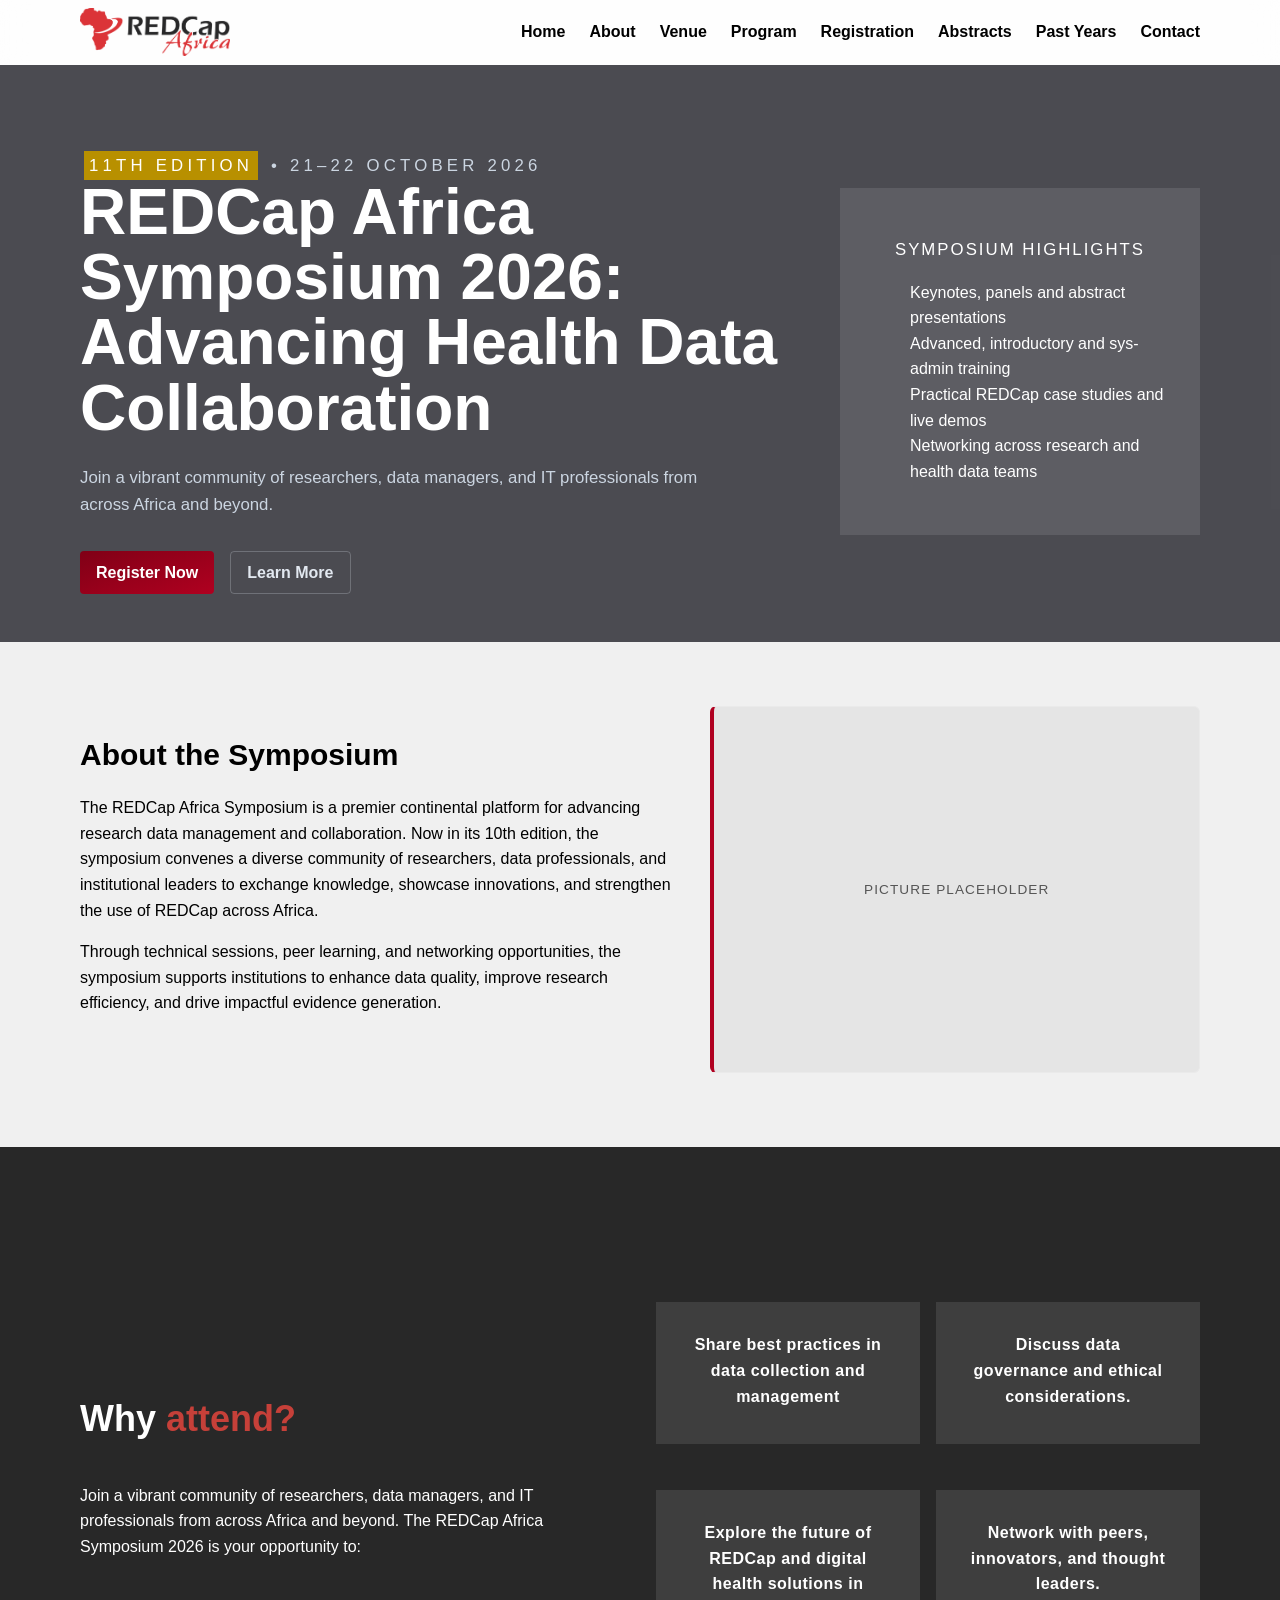
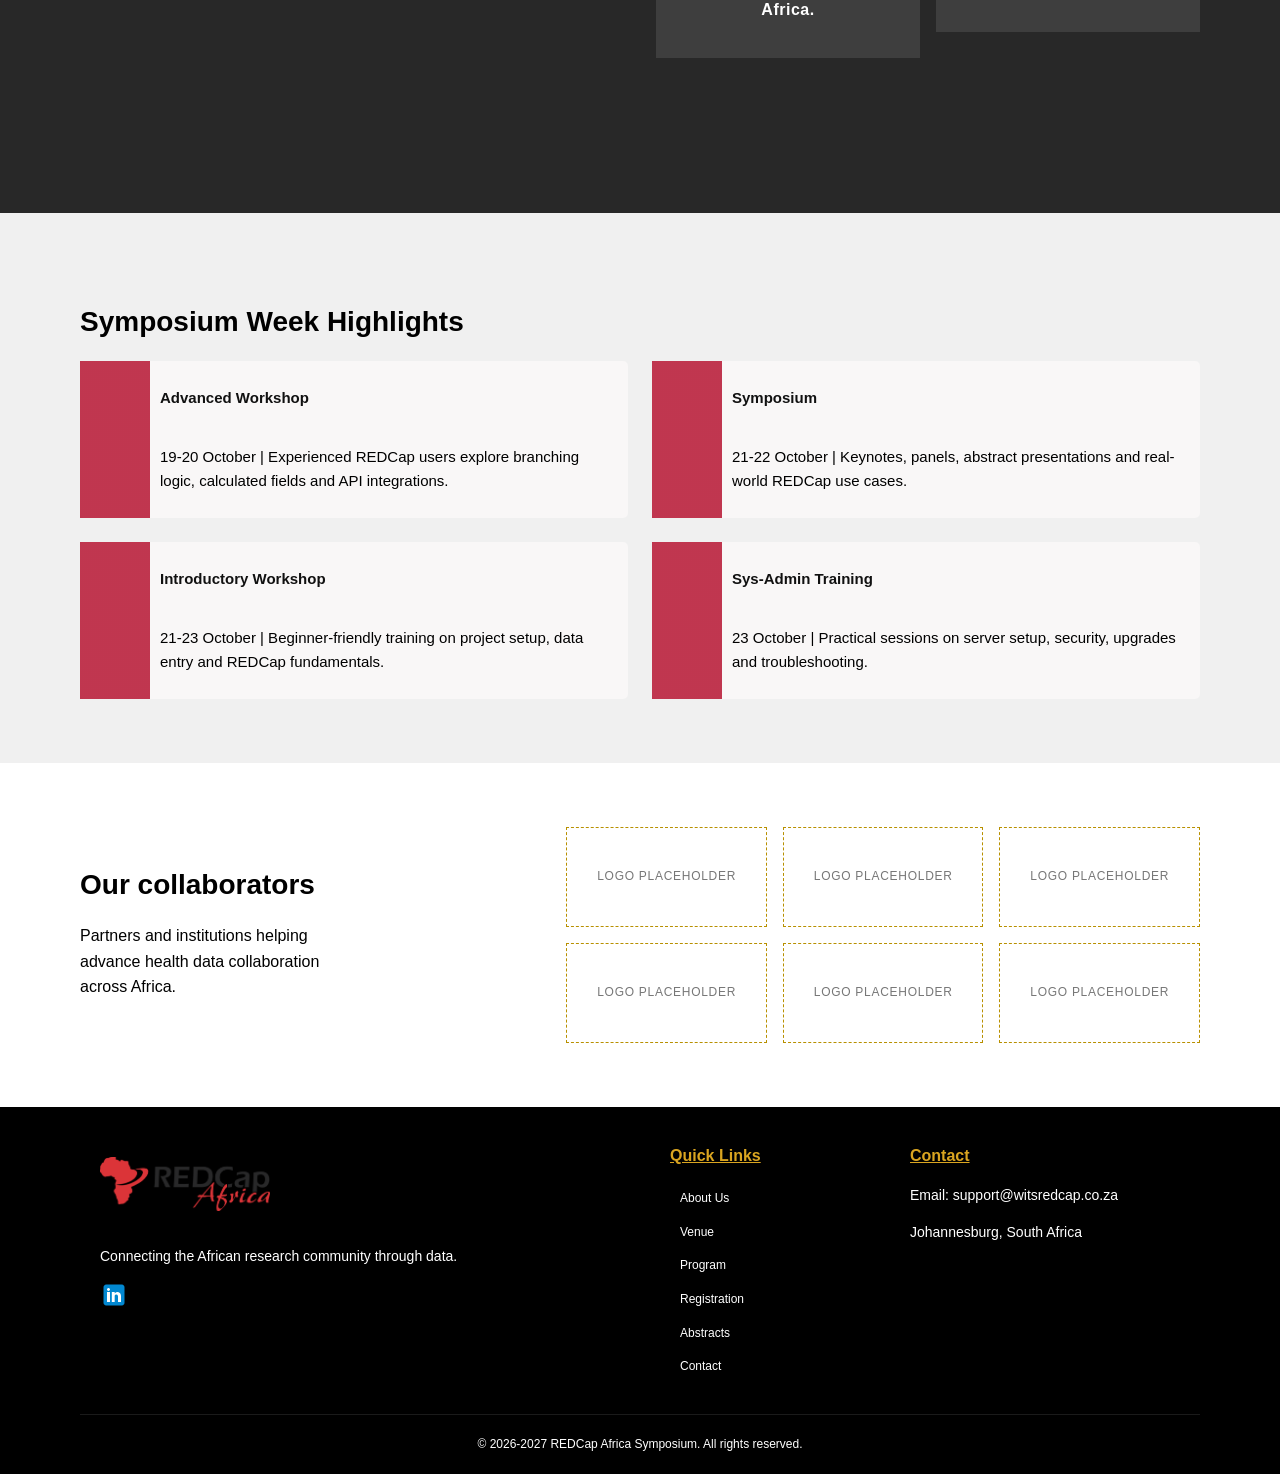
==== commit f3e99e46: "Add files via upload" ====
--- a/index.html
+++ b/index.html
@@ -205,21 +205,25 @@
 
     <section class="section">
       <div class="container">
-        <h2>Symposium Week Highlights</h2>
+        <h2 style=" font-size: 28px;">Symposium Week Highlights</h2>
         <div class="cards-grid">
-          <article  style="background-color: #f9f7f7; border-left: 4px solid #bfbebe;">
+          <article style="position: relative; background-color: #f9f7f7; border-left: 70px solid transparent; border-radius: 5px;">
+            <span aria-hidden="true" style="position: absolute; top: 0; bottom: 0; left: -70px; width: 70px; background-image: linear-gradient(rgba(176, 0, 32, 0.78), rgba(176, 0, 32, 0.78)), url('Assets/hero.jpg'); background-position: center; background-size: cover;"></span>
             <h3 style="font-size: 15px; padding: 10px;">Advanced Workshop</h3>
             <p style="font-size: 15px; padding: 10px;"  >19-20 October | Experienced REDCap users explore branching logic, calculated fields and API integrations.</p>
           </article>
-          <article style="background-color: #f9f7f7; border-left: 4px solid #000000;">
+          <article style="position: relative; background-color: #f9f7f7; border-left: 70px solid transparent; border-radius: 5px;">
+            <span aria-hidden="true" style="position: absolute; top: 0; bottom: 0; left: -70px; width: 70px; background-image: linear-gradient(rgba(176, 0, 32, 0.78), rgba(176, 0, 32, 0.78)), url('Assets/hero.jpg'); background-position: center; background-size: cover;"></span>
             <h3 style="font-size: 15px; padding: 10px;">Symposium</h3>
             <p style="font-size: 15px; padding: 10px;">21-22 October | Keynotes, panels, abstract presentations and real-world REDCap use cases.</p>
           </article>
-          <article style="background-color: #f9f7f7; border-left: 4px solid #000000;">
+          <article style="position: relative; background-color: #f9f7f7; border-left: 70px solid transparent; border-radius: 5px;">
+            <span aria-hidden="true" style="position: absolute; top: 0; bottom: 0; left: -70px; width: 70px; background-image: linear-gradient(rgba(176, 0, 32, 0.78), rgba(176, 0, 32, 0.78)), url('Assets/hero.jpg'); background-position: center; background-size: cover;"></span>
             <h3 style="font-size: 15px; padding: 10px;">Introductory Workshop</h3>
             <p style="font-size: 15px; padding: 10px;">21-23 October | Beginner-friendly training on project setup, data entry and REDCap fundamentals.</p>
           </article>
-          <article style="background-color: #f9f7f7; border-left: 4px solid #000000;">
+          <article style="position: relative; background-color: #f9f7f7; border-left: 70px solid transparent; border-radius: 5px;">
+            <span aria-hidden="true" style="position: absolute; top: 0; bottom: 0; left: -70px; width: 70px; background-image: linear-gradient(rgba(176, 0, 32, 0.78), rgba(176, 0, 32, 0.78)), url('Assets/hero.jpg'); background-position: center; background-size: cover;"></span>
             <h3 style="font-size: 15px; padding: 10px;">Sys-Admin Training</h3>
             <p style="font-size: 15px; padding: 10px;">23 October | Practical sessions on server setup, security, upgrades and troubleshooting.</p>
           </article>
@@ -235,7 +239,7 @@
       </div>
     </section-->
 
-    <section class="section collaborators-section">
+    <section class="section collaborators-section" style="background-color: #fff;">
       <div class="container collaborators-layout">
         <div class="collaborators-intro">
           <h2 style="font-size: 28px;">Our collaborators</h2>
@@ -258,7 +262,7 @@
       <div class="footer-grid">
         <div class="footer-col">
           <img src="Assets/REDCapAfricalogo.png" alt="REDCap Africa Logo" style="width: 170px; height: auto; padding-top: 30px;" />
-          <p style="padding-top: 20px; font-size: 12px;">Connecting the African research community through data.</p>
+          <p style="padding-top: 20px; font-size: 14px;">Connecting the African research community through data.</p>
           <a href="https://www.linkedin.com/company/redcap-africa/" target="_blank" rel="noopener noreferrer">
             <img src="Assets/icons8-linkedin-48.png" alt="REDCap Africa LinkedIn" style="width: 28px; height: auto" />
           </a>
@@ -276,13 +280,13 @@
         </div>
         <div class="footer-col">
           <h3>Contact</h3>
-          <p style="font-size: 12px;">Email: <a href="mailto:support@witsredcap.co.za" target="_blank" class="footer-link-email">support@witsredcap.co.za</a>
+          <p style="font-size: 14px;">Email: <a href="mailto:support@witsredcap.co.za" target="_blank" class="footer-link-email">support@witsredcap.co.za</a>
           </p>
-          <p style="font-size: 12px;">Johannesburg, South Africa</p>
+          <p style="font-size: 14px;">Johannesburg, South Africa</p>
         </div>
       </div>
       <div class="footer-bottom">
-        <p style="font-size: 10px;">&copy; 2026-2027 REDCap Africa Symposium. All rights reserved.</p>
+        <p style="font-size: 12px;">&copy; 2026-2027 REDCap Africa Symposium. All rights reserved.</p>
       </div>
     </div>
   </footer>
--- a/css/styles.css
+++ b/css/styles.css
@@ -52,7 +52,7 @@
   align-items: center;
   justify-content: space-between;
   gap: 1rem;
-  padding: 2rem 0;
+  padding: 0.5rem 0;
 }
 
 .brand{
@@ -97,8 +97,8 @@
   display: inline-flex;
   align-items: center;
   justify-content: center;
-  padding: 0.95rem 1.6rem;
-  border-radius: 999px;
+  padding: 0.5rem 1rem;
+  border-radius: 4px;
   font-weight: 600;
   transition: transform 0.2s ease, background-color 0.2s ease, color 0.2s ease;
 }
@@ -108,7 +108,7 @@
 }
 
 .button-primary {
-  background: linear-gradient(200deg, #b60000, #DAA520);
+  background: linear-gradient(160deg, #800016 0%, #B00020 100%);
   color: #fff;
 }
 
@@ -250,6 +250,69 @@
   gap: 2rem;
 }
 
+.picture-placeholder {
+  display: grid;
+  place-items: center;
+  min-height: 260px;
+  aspect-ratio: 4 / 3;
+  border: 2px dashed #b89000;
+  background: #e5e5e5;
+  color: #555;
+  text-transform: uppercase;
+  letter-spacing: 0.08em;
+  font-size: 0.85rem;
+  border: 1px solid #eaeaea;
+  border-left: 4px solid #B00020;
+  border-radius: 6px;
+}
+
+.collaborators-layout {
+  display: grid;
+  grid-template-columns: minmax(220px, 0.8fr) minmax(0, 1.2fr);
+  gap: 4rem;
+  align-items: center;
+}
+
+.collaborators-intro h2 {
+  margin: 0;
+  color: #cfcfcf;
+  font-size: clamp(2.5rem, 5vw, 4.5rem);
+  line-height: 1.05;
+}
+
+.collaborators-intro p {
+  max-width: 32ch;
+  margin: 1.5rem 0 0;
+}
+
+.collaborators-placeholder-grid {
+  display: grid;
+  grid-template-columns: repeat(3, minmax(0, 1fr));
+  gap: 1rem;
+}
+
+.collaborator-placeholder {
+  display: grid;
+  place-items: center;
+  min-height: 100px;
+  border: 1px dashed #b89000;
+  color: #777;
+  font-size: 0.75rem;
+  text-transform: uppercase;
+  letter-spacing: 0.06em;
+}
+
+@media (max-width: 760px) {
+  .collaborators-layout {
+    grid-template-columns: 1fr;
+    gap: 2rem;
+  }
+
+  .collaborators-placeholder-grid {
+    grid-template-columns: repeat(2, minmax(0, 1fr));
+  }
+}
+
 .section-grid h2,
 .section h2 {
   font-size: 2.4rem;
@@ -313,7 +376,8 @@
 
 .feature-list {
   padding: 2.1rem;
-  background: rgba(5, 5, 5, 0.9);
+  border-radius: 4px;
+  background: linear-gradient(160deg, #800016 0%, #B00020 100%);;
  border: 1px solid rgba(255, 255, 255, 0.08);
 }
 
@@ -403,10 +467,11 @@
 .card {
   position: relative;
   isolation: isolate;
-  padding: 2.5rem;
-  border-radius: 16px;
+  padding: 24px;
+  margin: 10px;
+  border-radius: 4px;
   overflow: hidden;
-  background-color: #b60000;
+  background-color: #db0202;
   background-size: cover;
   background-position: center;
 }
@@ -633,7 +698,7 @@
 }
 
 .site-footer {
-  background-color: #464646;
+  background-color: #000000;
   color: #fff;
   padding: var(--spacing-xl) 0;
   margin-top: auto;
@@ -641,13 +706,17 @@
 
 .footer-grid {
   display: grid;
-  grid-template-columns: repeat(auto-fit, minmax(250px, 1fr));
+  grid-template-columns: 2fr 1fr 1fr;
   gap: var(--spacing-lg);
+  padding: 20px;
 }
 
 .footer-col h3 {
+  font-size: 16px;
   color: #DAA520;
+  text-decoration: underline;
   margin-bottom: 1rem;
+  
 }
 
 .footer-links {
@@ -659,13 +728,13 @@
 }
 
 .footer-links a {
+  font-size: 12px;
   color: #fff;
 }
 
 .footer-bottom {
-  margin-top: 2rem;
-  padding-bottom: 1rem;
-  padding-top: 1rem;
+  padding-bottom: 0.5rem;
+  padding-top: 0.5rem;
   border-top: 1px solid rgba(255, 255, 255, 0.1);
   text-align: center;
   font-size: 0.9rem;
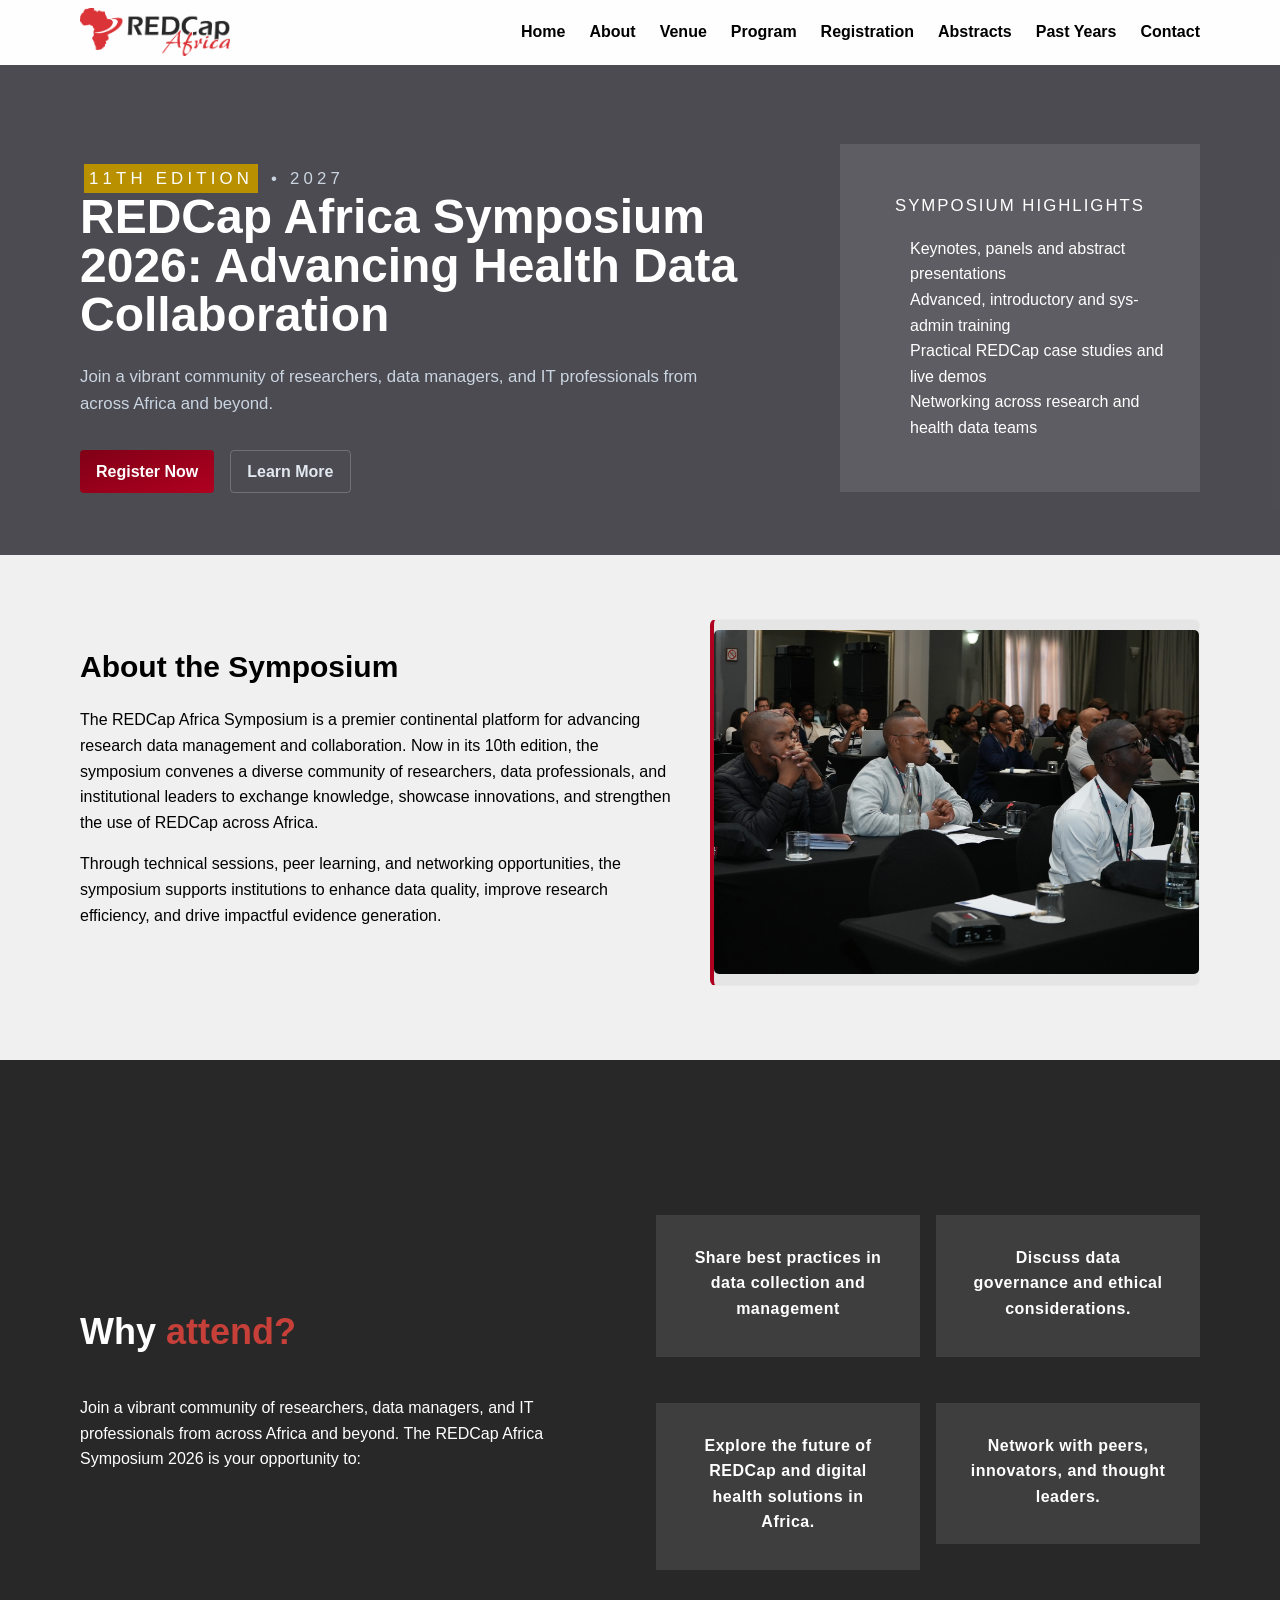
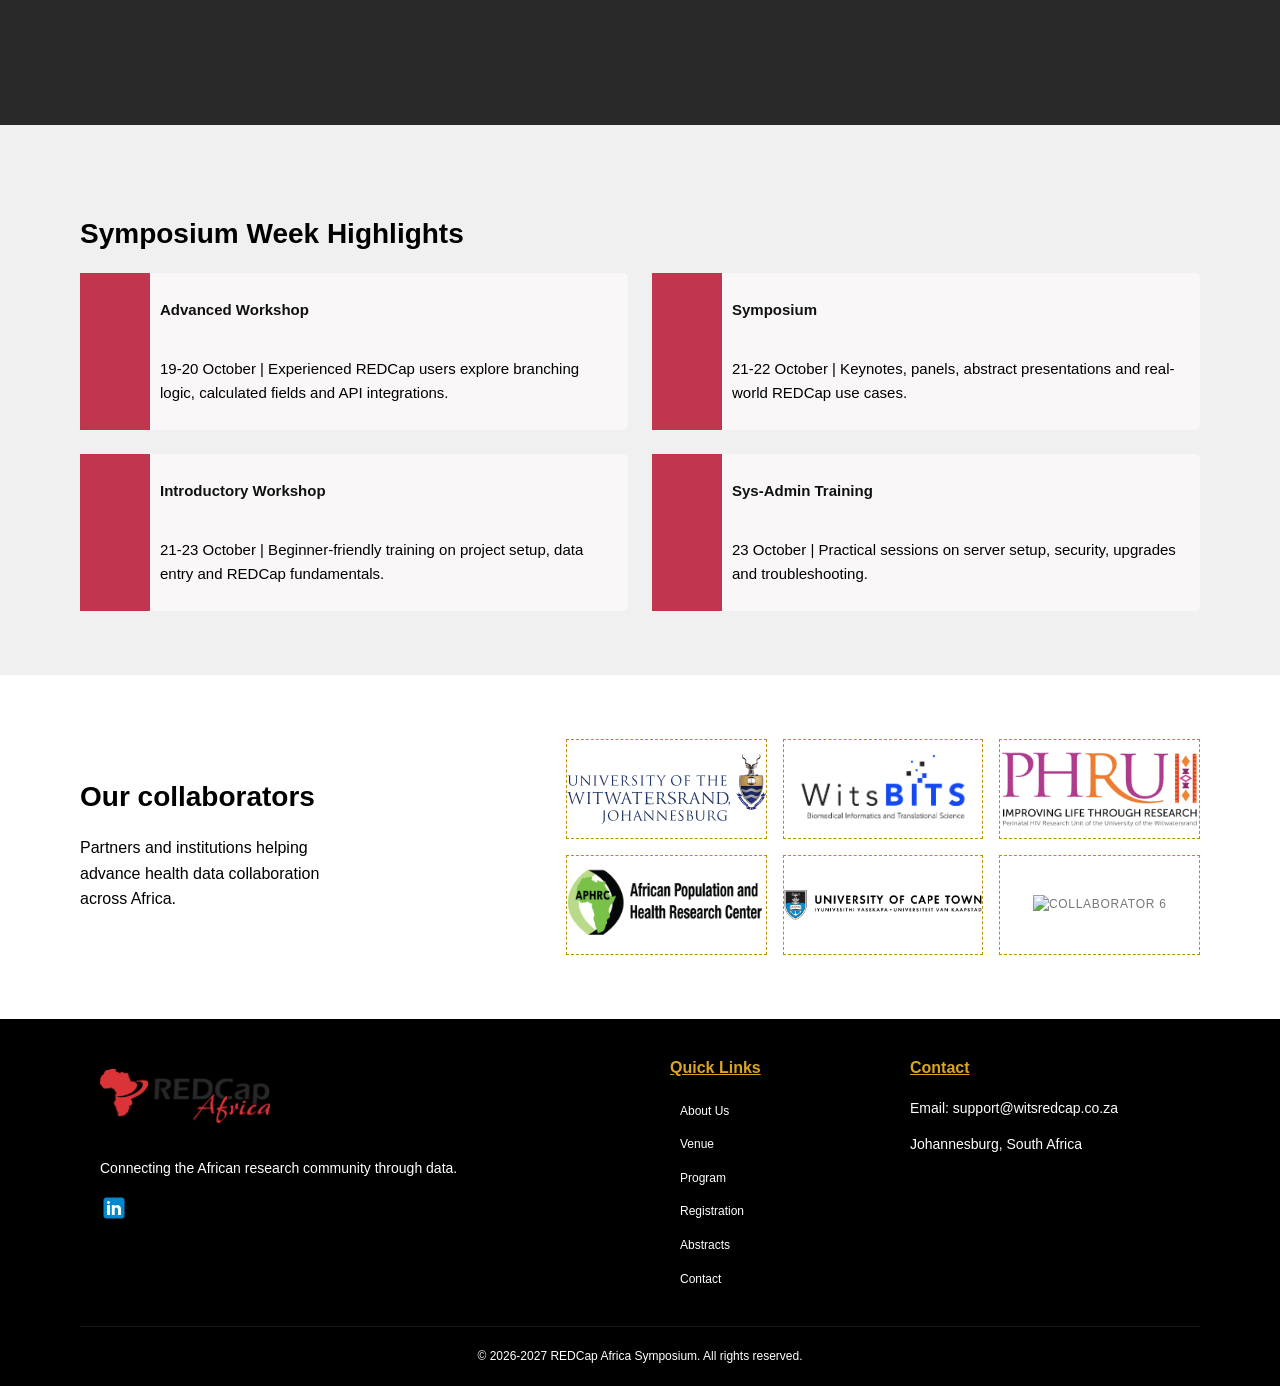
==== commit 23ad87dd: "Add files via upload" ====
--- a/index.html
+++ b/index.html
@@ -125,8 +125,8 @@
     <section class="hero" id="hero">
       <div class="container hero-content">
         <div>
-          <p class="eyebrow"><span style="padding: 5px; background: #b89000; color: #fff; margin: 4px;">11th Edition</span> • 21–22 October 2026</p>
-          <h1>REDCap Africa Symposium 2026: Advancing Health Data Collaboration</h1>
+          <p class="eyebrow"><span style="padding: 5px; background: #b89000; color: #fff; margin: 4px;">11th Edition</span> • 2027</p>
+          <h1 style="font-size: 48px;">REDCap Africa Symposium 2026: Advancing Health Data Collaboration</h1>
           <p>Join a vibrant community of researchers, data managers, and IT professionals from across Africa and beyond.</p>
           <div class="hero-actions">
             <a class="button button-primary" href="registration.html">Register Now</a>
@@ -155,7 +155,7 @@
           <p>Through technical sessions, peer learning, and networking opportunities, the symposium supports institutions to enhance data quality, improve research efficiency, and drive impactful evidence generation.</p>
         </div>
         <div class="picture-placeholder" role="img" aria-label="Picture placeholder">
-          <span>Picture placeholder</span>
+          <img src="Assets/DSC08115.jpg" alt="REDCap Africa Symposium" style="width: auto; height: auto; border-radius: 5px;" />
         </div>
       </div>
     </section>
@@ -246,12 +246,12 @@
           <p>Partners and institutions helping advance health data collaboration across Africa.</p>
         </div>
         <div class="collaborators-placeholder-grid" aria-label="Collaborator logo placeholders">
-          <div class="collaborator-placeholder">Logo placeholder</div>
-          <div class="collaborator-placeholder">Logo placeholder</div>
-          <div class="collaborator-placeholder">Logo placeholder</div>
-          <div class="collaborator-placeholder">Logo placeholder</div>
-          <div class="collaborator-placeholder">Logo placeholder</div>
-          <div class="collaborator-placeholder">Logo placeholder</div>
+          <div class="collaborator-placeholder"><img src="Assets/WITSL.svg" alt="wits"></div>
+          <div class="collaborator-placeholder"><img src="Assets/witsbits.png" alt="witsbits"></div>
+          <div class="collaborator-placeholder"><img src="Assets/PHRU.png" alt="Collaborator 3"></div>
+          <div class="collaborator-placeholder"><img src="Assets/APHRC-V2.png" alt="Collaborator 4"></div>
+          <div class="collaborator-placeholder"><img src="Assets/UCT logo horizontal black large.png" alt="Collaborator 5"></div>
+          <div class="collaborator-placeholder"><img src="Assets/ahri.png" alt="Collaborator 6"></div>
         </div>
       </div>
     </section>
--- a/css/styles.css
+++ b/css/styles.css
@@ -59,6 +59,11 @@
   font-weight: 800;
   letter-spacing: -0.04em;
   font-size: 1.15rem;
+}
+
+.site-logo {
+  width: 150px;
+  height: auto;
 }
 
 .menu-toggle {
@@ -1108,4 +1113,215 @@
   .committee-org-wrapper {
     flex-wrap: wrap;
   }
-}+}
+
+/* Contact page hero */
+.contact-hero {
+  position: relative;
+  overflow: hidden;
+  padding: 3.5rem 0;
+  background:
+    linear-gradient(135deg, rgba(128, 0, 22, 0.88) 0%, rgba(176, 0, 32, 0.75) 100%),
+    url('../Assets/hero.jpg') center/cover no-repeat;
+  color: #fff;
+}
+
+.contact-hero .container {
+  position: relative;
+  z-index: 1;
+  display: grid;
+  grid-template-columns: minmax(0, 1fr) 260px;
+  gap: 2.5rem;
+  align-items: center;
+}
+
+.contact-hero h1 {
+  font-size: clamp(1.7rem, 3vw, 2.2rem);
+  margin: 0 0 0.4rem;
+  line-height: 1.2;
+  color: #fff;
+}
+
+.contact-hero .lead {
+  margin: 0;
+  max-width: 60ch;
+  font-size: 1rem;
+  color: rgba(255, 255, 255, 0.9);
+}
+
+.hero-chips {
+  display: flex;
+  flex-wrap: wrap;
+  gap: 0.6rem;
+  margin: 1.5rem 0 0;
+  padding: 0;
+  list-style: none;
+}
+
+.hero-chips a {
+  display: inline-flex;
+  align-items: center;
+  gap: 0.45rem;
+  padding: 0.55rem 1.1rem;
+  border: 1px solid rgba(255, 255, 255, 0.45);
+  border-radius: 999px;
+  font-size: 0.85rem;
+  font-weight: 600;
+  transition: background-color 0.2s ease, border-color 0.2s ease;
+}
+
+.hero-chips a:hover {
+  background: rgba(255, 255, 255, 0.16);
+  border-color: #DAA520;
+}
+
+/* Abstract art disc, drawn with gradients so no extra image is needed */
+.hero-art {
+  position: relative;
+  aspect-ratio: 1;
+  border-radius: 50%;
+  border: 1px solid rgba(255, 255, 255, 0.35);
+  background:
+    radial-gradient(circle at 32% 28%, rgba(218, 165, 32, 0.95) 0 11%, transparent 12%),
+    conic-gradient(from 200deg, rgba(255, 255, 255, 0.18) 0 25%, transparent 25% 50%, rgba(218, 165, 32, 0.24) 50% 75%, transparent 75%);
+}
+
+.hero-art::before,
+.hero-art::after {
+  content: '';
+  position: absolute;
+  border-radius: 50%;
+  border: 1px solid rgba(255, 255, 255, 0.4);
+}
+
+.hero-art::before {
+  inset: 18%;
+  border-color: rgba(218, 165, 32, 0.65);
+}
+
+.hero-art::after {
+  inset: 36%;
+  background: rgba(255, 255, 255, 0.12);
+}
+
+/* Red link with a gold arrow */
+.arrow-link {
+  display: inline-flex;
+  align-items: center;
+  gap: 0.45rem;
+  color: #B00020;
+  font-size: 0.88rem;
+  font-weight: 700;
+  overflow-wrap: anywhere;
+}
+
+.arrow-link::after {
+  content: '\2192';
+  color: #DAA520;
+}
+
+.arrow-link:hover {
+  text-decoration: underline;
+}
+
+/* Email card next to the social card */
+.contact-reach {
+  padding: 3rem 0;
+}
+
+.reach-grid {
+  display: grid;
+  grid-template-columns: minmax(0, 1.35fr) minmax(280px, 0.65fr);
+  gap: 1.5rem;
+  align-items: stretch;
+}
+
+.contact-card {
+  padding: 2rem;
+  background: #fff;
+  border: 1px solid #eaeaea;
+  border-radius: 10px;
+  box-shadow: 0 4px 14px rgba(0, 0, 0, 0.04);
+}
+
+.contact-card h2 {
+  font-size: 1.5rem;
+  margin: 0 0 0.4rem;
+  color: #111;
+}
+
+.contact-card .contact-note {
+  margin: 0 0 1.25rem;
+  color: #555;
+  font-size: 0.9rem;
+}
+
+.contact-card .contact-email {
+  font-size: 1.1rem;
+}
+
+.social-card {
+  padding: 1.5rem;
+  background: #fff;
+  border: 1px solid #eaeaea;
+  border-left: 4px solid #DAA520;
+  border-radius: 8px;
+}
+
+.social-card h2 {
+  font-size: 1.05rem;
+  margin: 0 0 0.9rem;
+  color: #111;
+}
+
+.social-links {
+  display: grid;
+  gap: 0.5rem;
+  margin: 0;
+  padding: 0;
+  list-style: none;
+}
+
+.social-links a {
+  display: flex;
+  align-items: center;
+  gap: 0.6rem;
+  padding: 0.6rem 0.9rem;
+  border: 1px solid #eaeaea;
+  border-radius: 6px;
+  font-size: 0.88rem;
+  font-weight: 600;
+  color: #444;
+  transition: border-color 0.2s ease, color 0.2s ease;
+}
+
+.social-links a:hover {
+  border-color: #B00020;
+  color: #B00020;
+}
+
+.social-links a::before {
+  content: '\25CB';
+  color: #DAA520;
+  font-size: 0.65rem;
+}
+
+@media (max-width: 900px) {
+  .contact-hero .container {
+    grid-template-columns: 1fr;
+  }
+
+  .hero-art {
+    max-width: 200px;
+  }
+
+  .reach-grid {
+    grid-template-columns: 1fr;
+  }
+}
+
+@media (max-width: 560px) {
+  .contact-card {
+    padding: 1.5rem 1.25rem;
+  }
+}
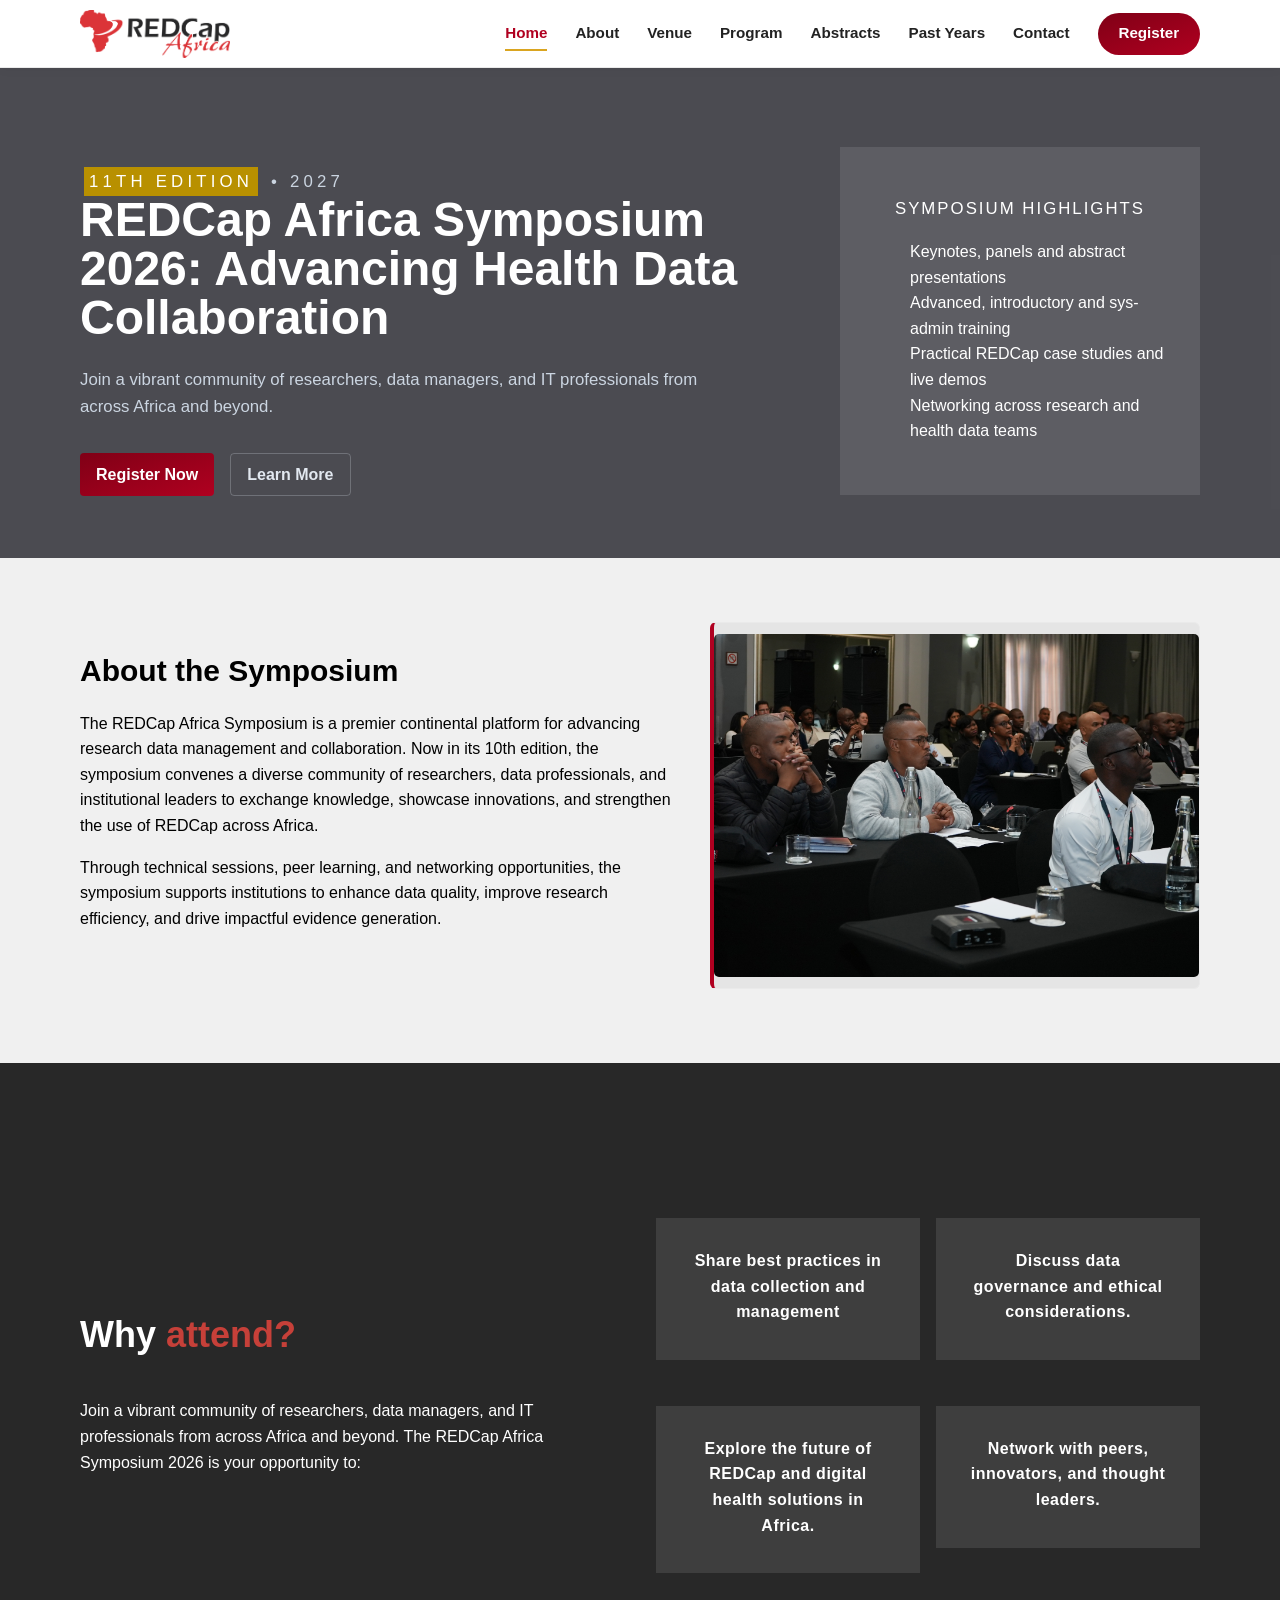
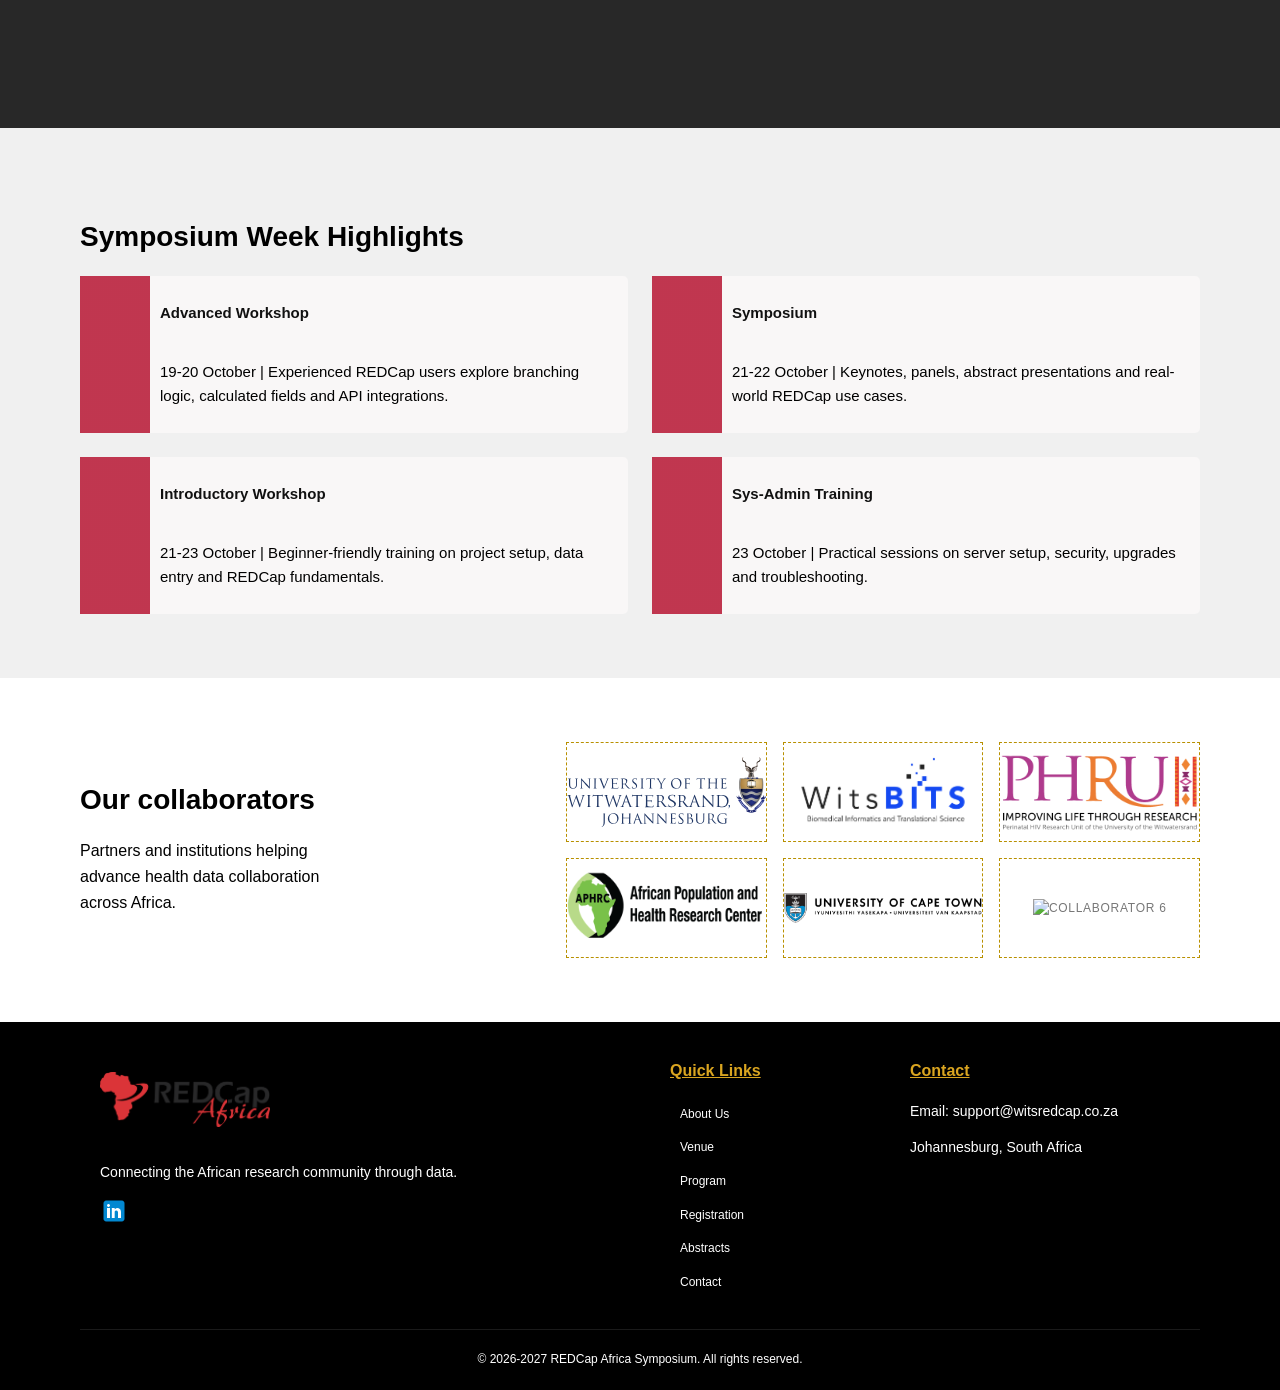
==== commit a8cceea1: "Redesign navigation bar" ====
--- a/index.html
+++ b/index.html
@@ -9,19 +9,21 @@
 <body>
   <header class="site-header">
     <div class="container header-inner">
-      <img src="Assets/REDCapAfricalogo.png" alt="REDCap Africa Logo" style="width: 150px; height: auto;" />
-      <button class="menu-toggle" aria-expanded="false" aria-label="Open menu">
+      <a class="logo-link" href="index.html">
+        <img class="site-logo" src="Assets/REDCapAfricalogo.png" alt="REDCap Africa Logo" />
+      </a>
+      <button class="menu-toggle" aria-expanded="false" aria-controls="site-nav" aria-label="Open menu">
         <span></span><span></span><span></span>
       </button>
       <nav class="site-nav" id="site-nav">
-        <a href="index.html">Home</a>
+        <a href="index.html" aria-current="page">Home</a>
         <a href="about.html">About</a>
         <a href="venue.html">Venue</a>
         <a href="program.html">Program</a>
-        <a href="registration.html">Registration</a>
         <a href="abstract.html">Abstracts</a>
         <a href="past-years.html">Past Years</a>
         <a href="contact.html">Contact</a>
+        <a class="nav-cta" href="registration.html">Register</a>
       </nav>
     </div>
     <style>
--- a/css/styles.css
+++ b/css/styles.css
@@ -38,27 +38,27 @@
   width: min(1400px, calc(100% - 2rem));
 }
 
+/* Header and navigation */
 .site-header {
   position: sticky;
   top: 0;
   z-index: 20;
-  backdrop-filter: blur(14px);
-  background: rgba(255, 255, 255, 0.88);
-  border-bottom: 1px solid rgba(255, 255, 255, 0.06);
+  background: #fff;
+  border-bottom: 1px solid #eaeaea;
+  box-shadow: 0 2px 10px rgba(0, 0, 0, 0.04);
 }
 
 .header-inner {
   display: flex;
   align-items: center;
   justify-content: space-between;
-  gap: 1rem;
-  padding: 0.5rem 0;
-}
-
-.brand{
-  font-weight: 800;
-  letter-spacing: -0.04em;
-  font-size: 1.15rem;
+  gap: 1.5rem;
+  padding: 0.6rem 0;
+}
+
+.logo-link {
+  display: block;
+  flex-shrink: 0;
 }
 
 .site-logo {
@@ -68,34 +68,148 @@
 
 .menu-toggle {
   display: none;
-  width: 2rem;
-  height: 2rem;
+  width: 2.5rem;
+  height: 2.5rem;
   border: 0;
   background: transparent;
   flex-direction: column;
-  justify-content: space-between;
-  padding: 0;
+  justify-content: center;
+  gap: 5px;
+  padding: 0 0.45rem;
   cursor: pointer;
 }
 
 .menu-toggle span {
   display: block;
   width: 100%;
-  height: 3px;
+  height: 2px;
   border-radius: 999px;
-  background: #fff;
+  background: #111;
+  transition: transform 0.2s ease, opacity 0.2s ease;
+}
+
+/* Turn the three lines into an X while the menu is open */
+.menu-toggle[aria-expanded="true"] span:nth-child(1) {
+  transform: translateY(7px) rotate(45deg);
+}
+
+.menu-toggle[aria-expanded="true"] span:nth-child(2) {
+  opacity: 0;
+}
+
+.menu-toggle[aria-expanded="true"] span:nth-child(3) {
+  transform: translateY(-7px) rotate(-45deg);
 }
 
 .site-nav {
   display: flex;
   align-items: center;
-  gap: 1.5rem;
+  gap: 0.25rem;
 }
 
 .site-nav a {
-  color: #000000;
-  font-size: 1rem;
+  position: relative;
+  padding: 0.5rem 0.75rem;
+  color: #222;
+  font-size: 0.95rem;
   font-weight: 600;
+  white-space: nowrap;
+  transition: color 0.2s ease;
+}
+
+/* Gold underline for hover and the current page */
+.site-nav a::after {
+  content: '';
+  position: absolute;
+  left: 0.75rem;
+  right: 0.75rem;
+  bottom: 0.2rem;
+  height: 2px;
+  background: #DAA520;
+  transform: scaleX(0);
+  transition: transform 0.2s ease;
+}
+
+.site-nav a:hover,
+.site-nav a[aria-current="page"] {
+  color: #B00020;
+}
+
+.site-nav a:hover::after,
+.site-nav a[aria-current="page"]::after {
+  transform: scaleX(1);
+}
+
+.site-nav .nav-cta {
+  margin-left: 0.75rem;
+  padding: 0.55rem 1.3rem;
+  border-radius: 999px;
+  color: #fff;
+  background: linear-gradient(160deg, #800016 0%, #B00020 100%);
+  transition: transform 0.2s ease, box-shadow 0.2s ease;
+}
+
+.site-nav .nav-cta::after {
+  display: none;
+}
+
+.site-nav .nav-cta:hover,
+.site-nav .nav-cta[aria-current="page"] {
+  color: #fff;
+  transform: translateY(-1px);
+  box-shadow: 0 6px 16px rgba(176, 0, 32, 0.25);
+}
+
+/* Collapse the links into a dropdown on tablets and phones */
+@media (max-width: 960px) {
+  .menu-toggle {
+    display: flex;
+  }
+
+  .site-nav {
+    display: none;
+    position: absolute;
+    top: 100%;
+    left: 0;
+    right: 0;
+    flex-direction: column;
+    align-items: stretch;
+    gap: 0;
+    padding: 0.5rem 1rem 1.25rem;
+    background: #fff;
+    border-bottom: 1px solid #eaeaea;
+    box-shadow: 0 12px 24px rgba(0, 0, 0, 0.08);
+  }
+
+  .site-nav.active {
+    display: flex;
+  }
+
+  .site-nav a {
+    padding: 0.85rem 0.5rem;
+    border-bottom: 1px solid #f0f0f0;
+  }
+
+  .site-nav a::after {
+    display: none;
+  }
+
+  .site-nav a[aria-current="page"] {
+    box-shadow: inset 3px 0 0 #DAA520;
+    padding-left: 0.9rem;
+  }
+
+  .site-nav .nav-cta {
+    margin: 1rem 0 0;
+    padding: 0.8rem;
+    text-align: center;
+    border-bottom: 0;
+  }
+
+  .site-nav .nav-cta[aria-current="page"] {
+    padding-left: 0.8rem;
+    box-shadow: none;
+  }
 }
 
 .button {
@@ -762,35 +876,6 @@
 }
 
 @media (max-width: 720px) {
-  .header-inner {
-    flex-wrap: wrap;
-  }
-
-  .menu-toggle {
-    display: flex;
-  }
-
-  .site-nav {
-    position: absolute;
-    inset: calc(100% + 1rem) 1rem auto auto;
-    flex-direction: column;
-    gap: 0.75rem;
-    width: calc(100% - 2rem);
-    background: rgba(6, 7, 15, 0.98);
-    border: 1px solid rgba(255, 255, 255, 0.08);
-    border-radius: 18px;
-    padding: 1rem;
-    display: none;
-  }
-
-  .site-nav.active {
-    display: flex;
-  }
-
-  .site-nav a.button-secondary {
-    padding: 0.9rem 1.2rem;
-  }
-
   .hero {
     padding-top: 3rem;
   }
@@ -1306,6 +1391,41 @@
   font-size: 0.65rem;
 }
 
+/* Newsletter signup inside the social card; opens an email, no backend */
+.newsletter {
+  margin-top: 1.25rem;
+  padding-top: 1.25rem;
+  border-top: 1px solid #eee;
+}
+
+.newsletter h3 {
+  font-size: 0.95rem;
+  margin: 0 0 0.35rem;
+  color: #111;
+}
+
+.newsletter p {
+  margin: 0 0 0.9rem;
+  font-size: 0.85rem;
+  color: #555;
+}
+
+.newsletter-button {
+  display: inline-block;
+  padding: 0.6rem 1.4rem;
+  border-radius: 999px;
+  font-size: 0.85rem;
+  font-weight: 700;
+  color: #fff;
+  background: linear-gradient(160deg, #800016 0%, #B00020 100%);
+  transition: transform 0.2s ease, box-shadow 0.2s ease;
+}
+
+.newsletter-button:hover {
+  transform: translateY(-1px);
+  box-shadow: 0 8px 20px rgba(182, 0, 0, 0.25);
+}
+
 @media (max-width: 900px) {
   .contact-hero .container {
     grid-template-columns: 1fr;
